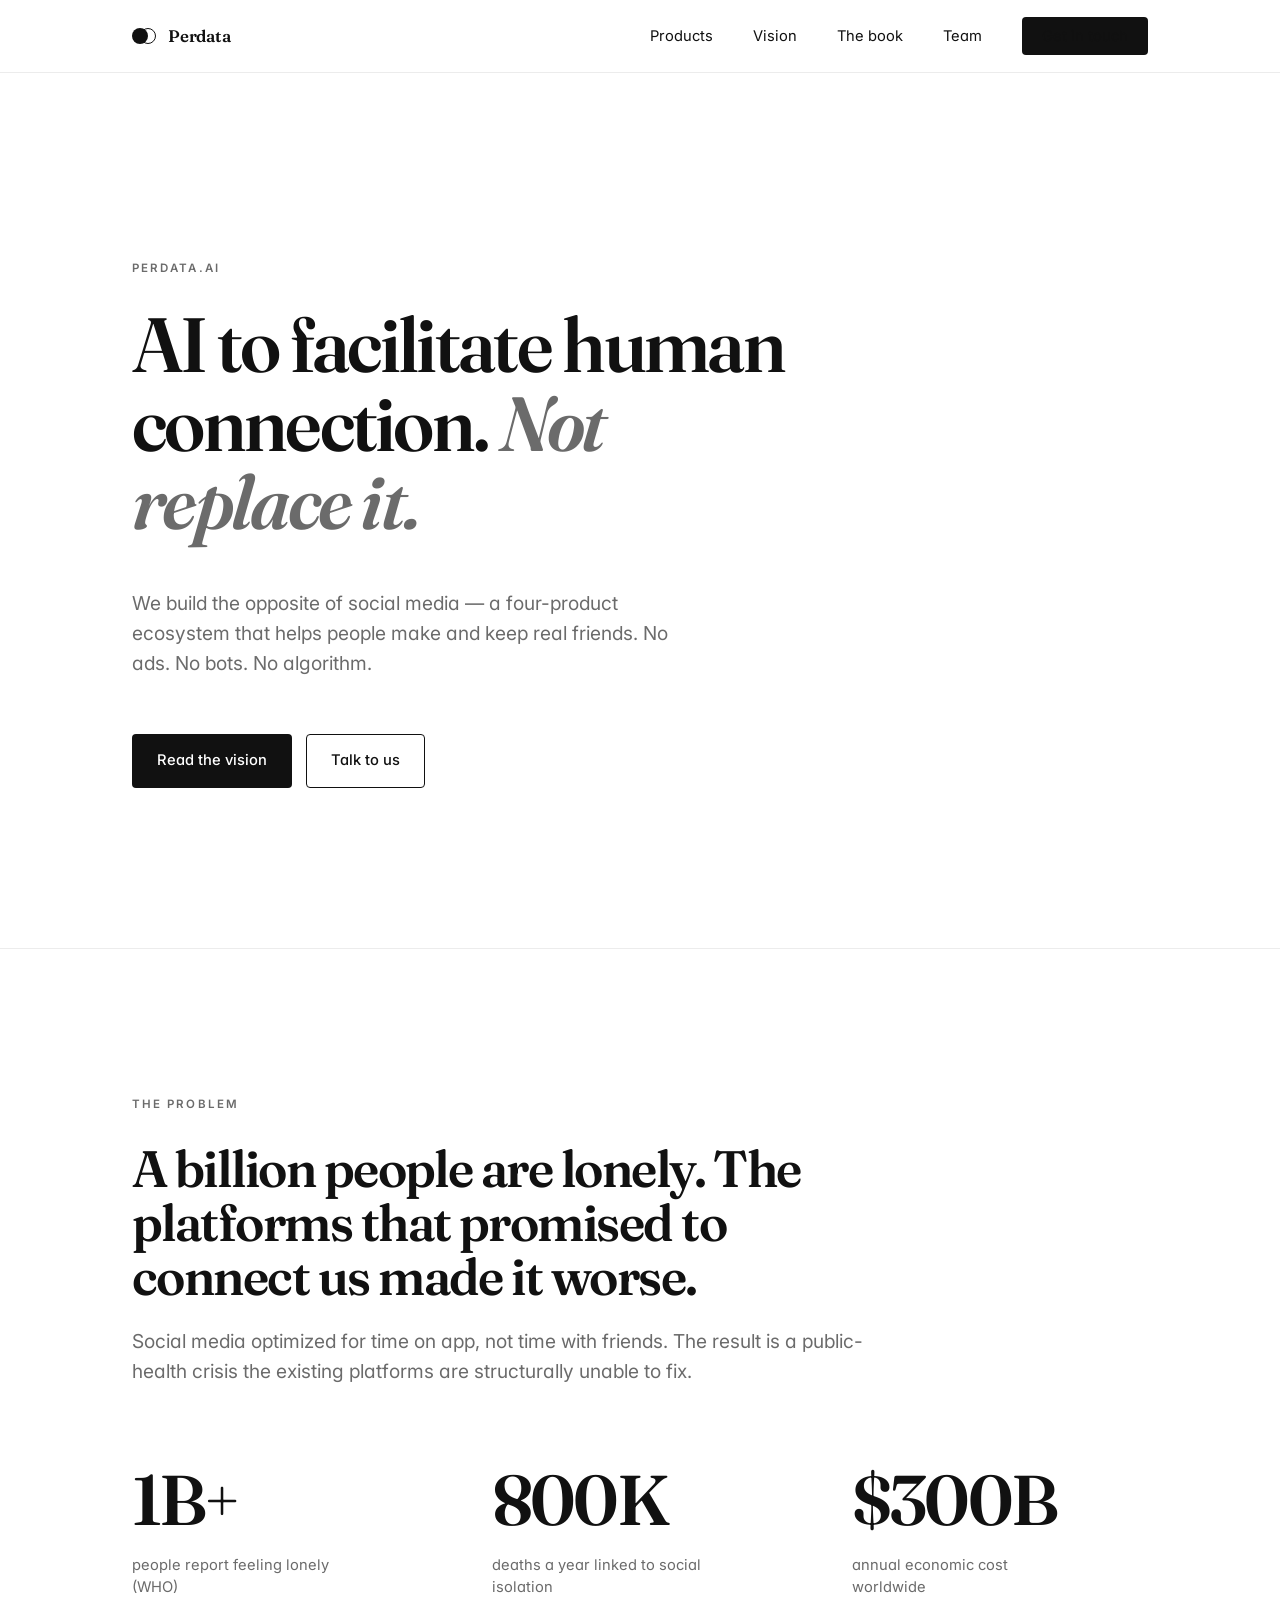
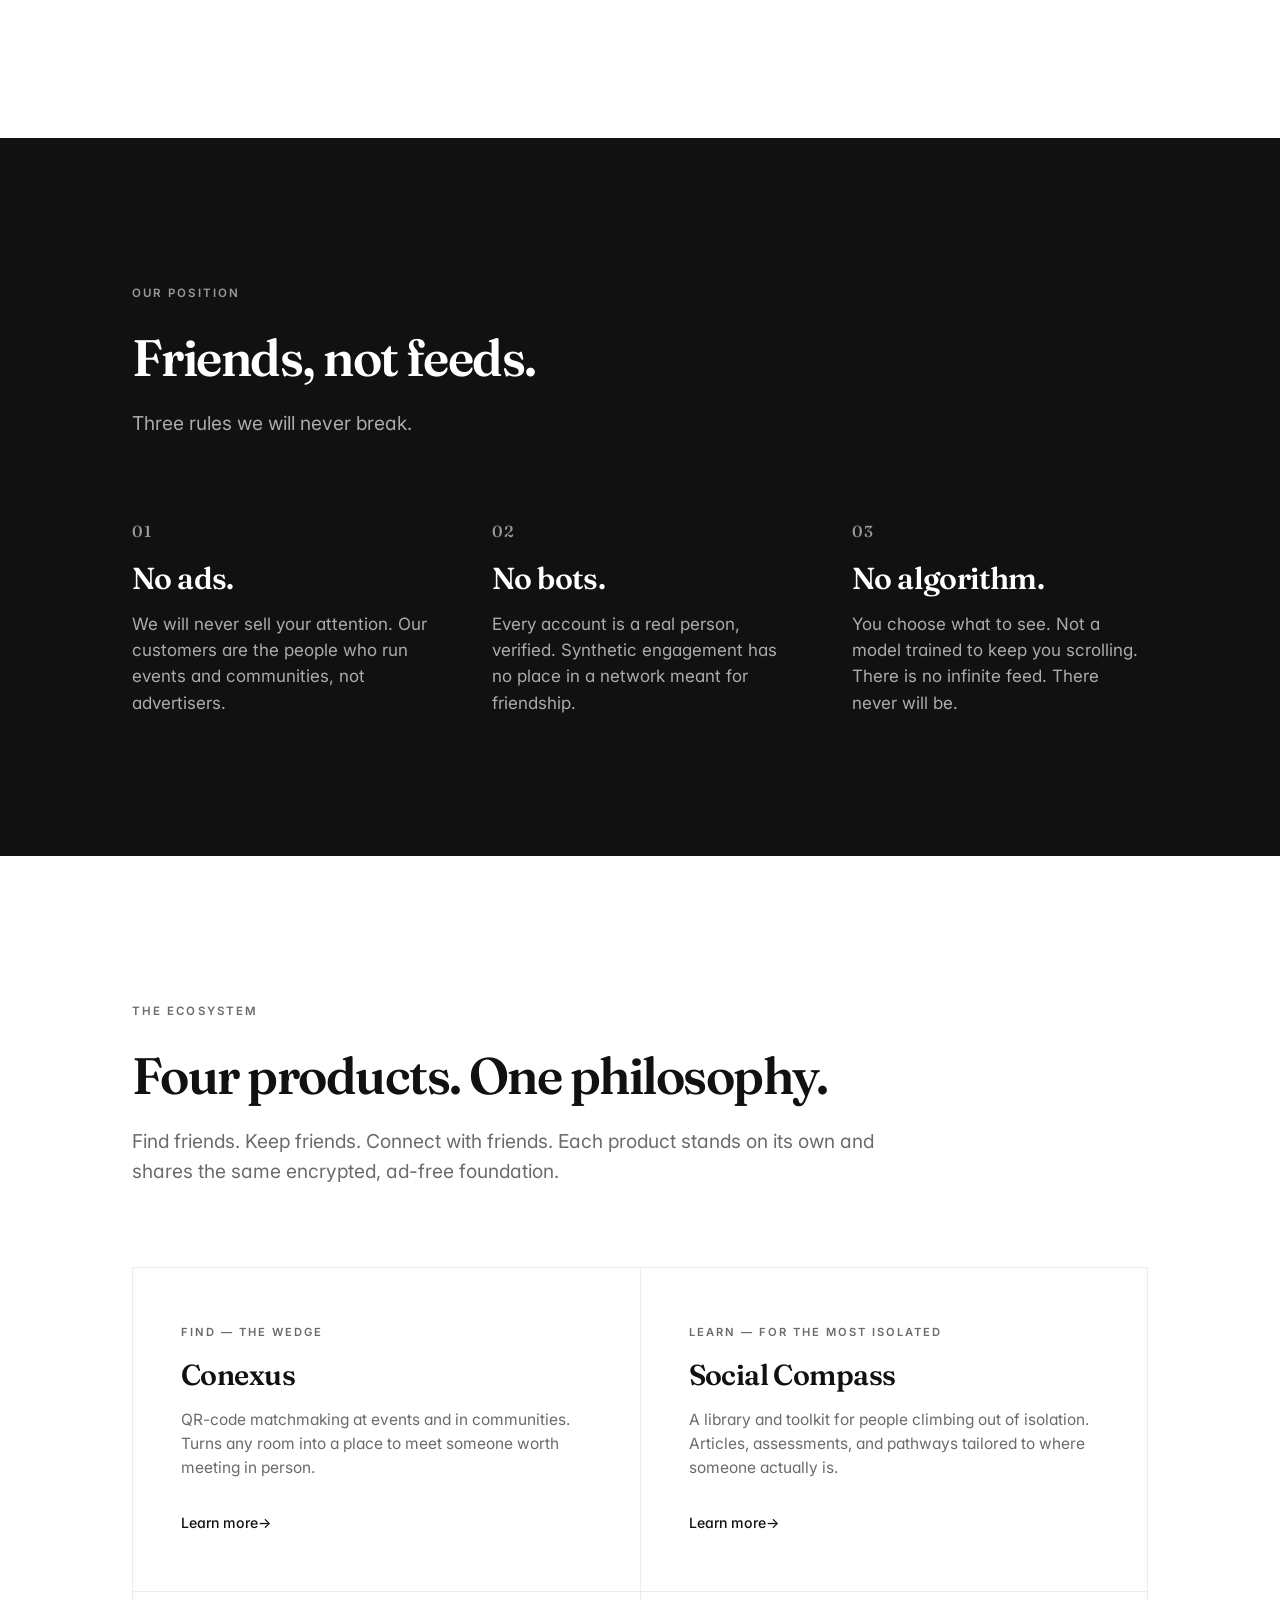
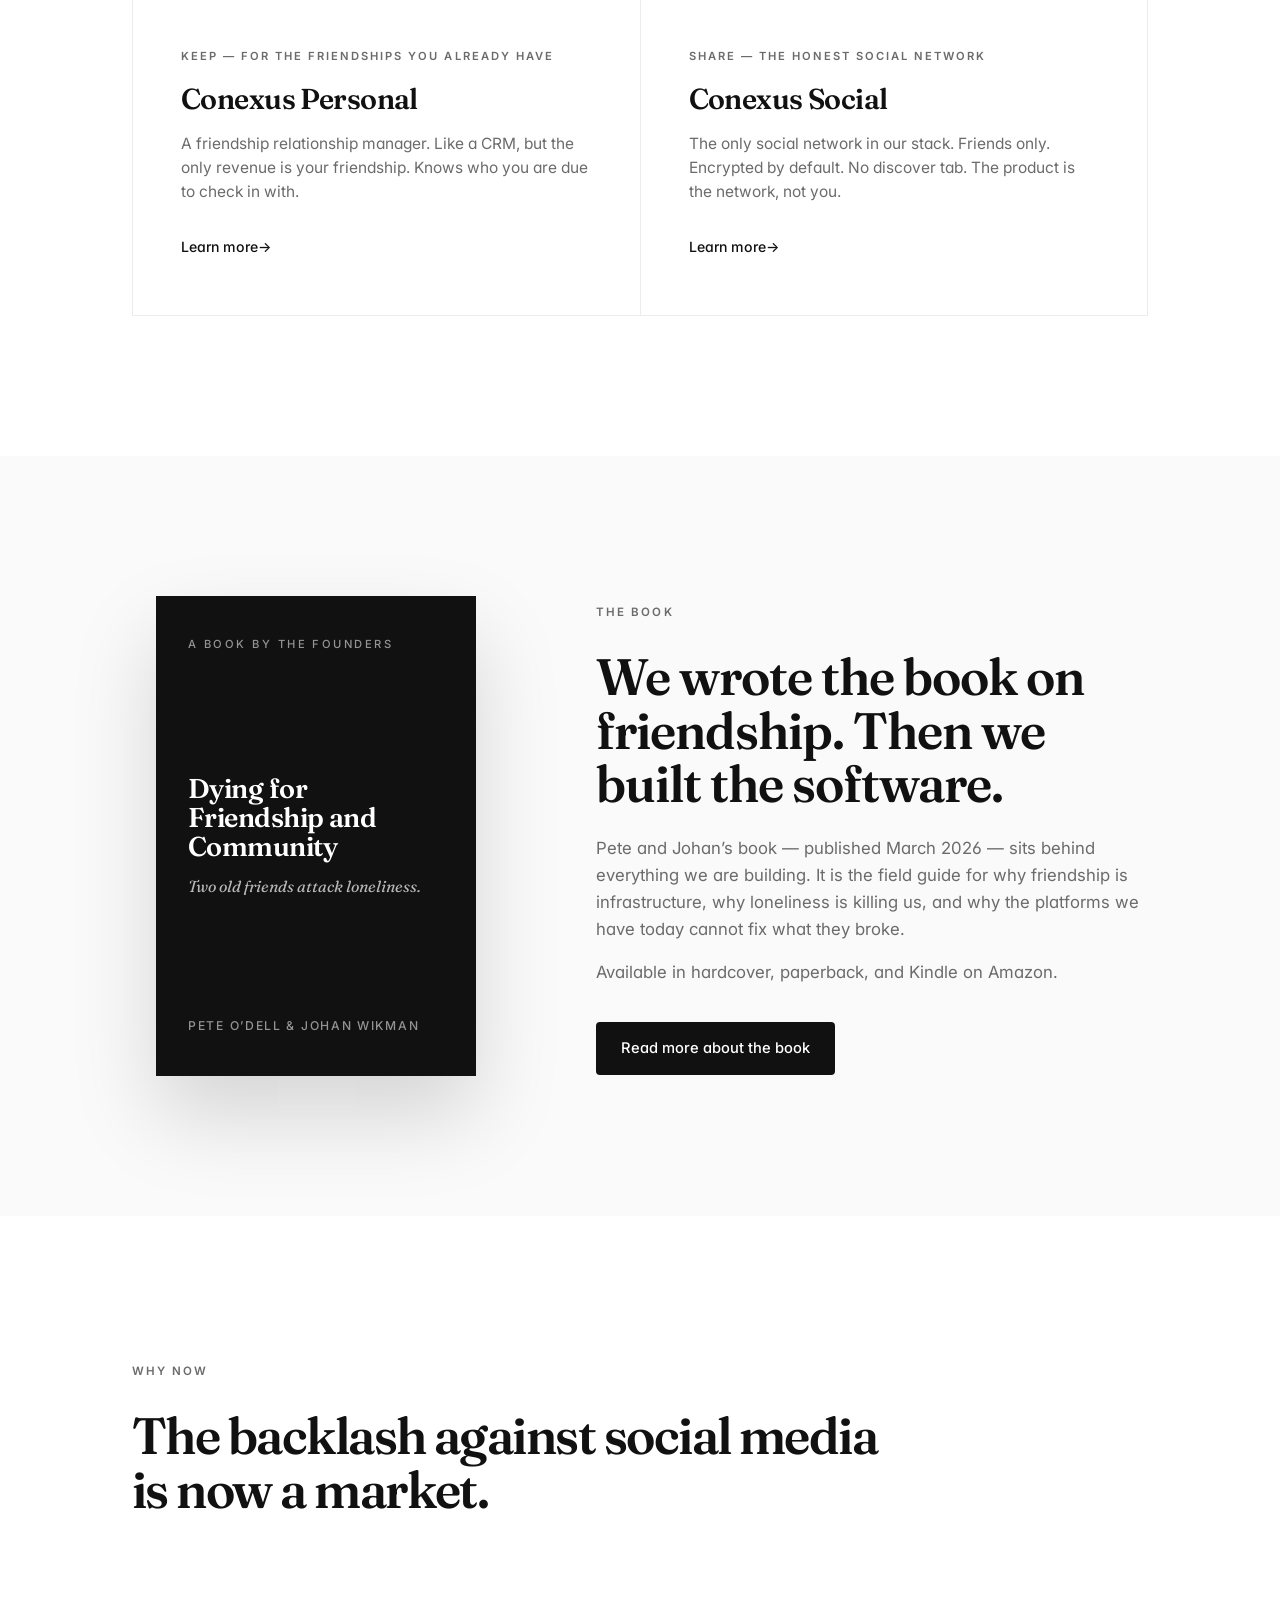
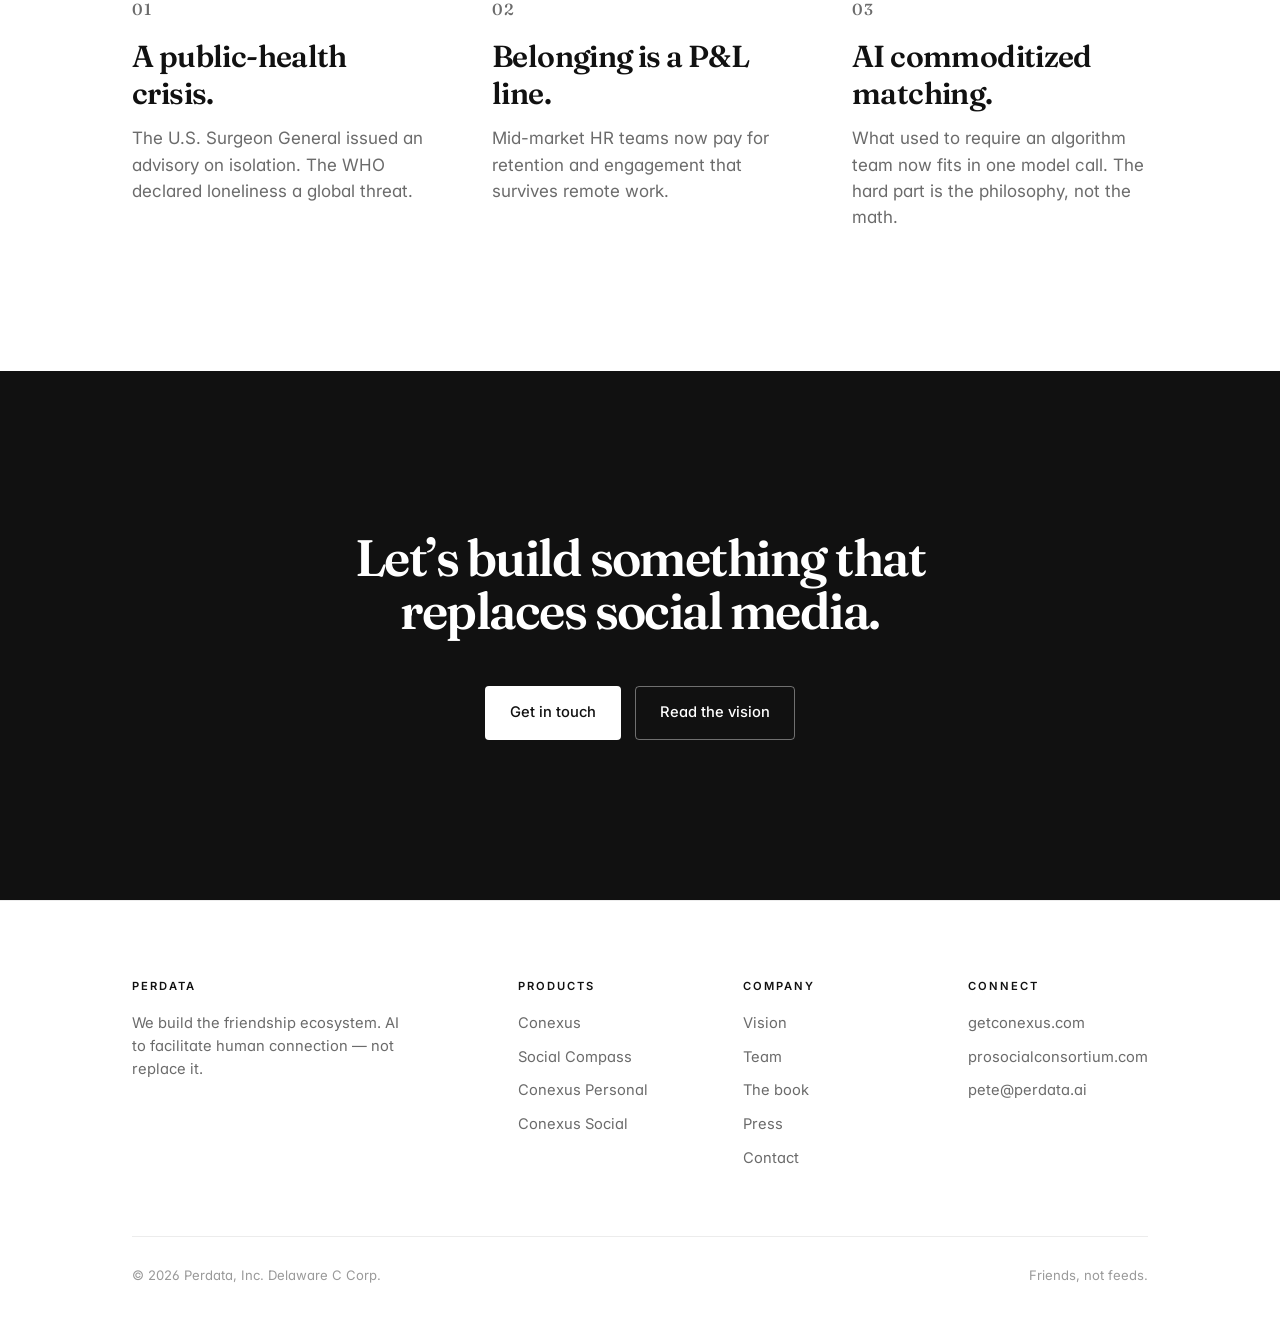
==== index.html @ b11161bb "initial site" ====
<!doctype html>
<html lang="en">
<head>
<meta charset="utf-8" />
<meta name="viewport" content="width=device-width, initial-scale=1" />
<title>Perdata.ai — AI to facilitate human connection</title>
<meta name="description" content="Perdata.ai builds the friendship ecosystem. Conexus, Social Compass, Conexus Personal, Conexus Social. Friends, not feeds." />
<link rel="preconnect" href="https://fonts.googleapis.com">
<link rel="preconnect" href="https://fonts.gstatic.com" crossorigin>
<link href="https://fonts.googleapis.com/css2?family=Fraunces:ital,opsz,wght@0,9..144,400;0,9..144,500;0,9..144,600;0,9..144,700;1,9..144,400;1,9..144,500&family=Inter:wght@400;500;600&display=swap" rel="stylesheet">
<link rel="stylesheet" href="styles.css" />
</head>
<body>

<nav class="site-nav">
  <div class="nav-inner">
    <a href="index.html" class="brand">
      <span class="brand-mark"><span class="a"></span><span class="b"></span></span>
      Perdata
    </a>
    <ul class="nav-links" id="navLinks">
      <li><a href="products.html">Products</a></li>
      <li><a href="vision.html">Vision</a></li>
      <li><a href="book.html">The book</a></li>
      <li><a href="team.html">Team</a></li>
      <li><a href="contact.html" class="nav-cta">Get in touch</a></li>
    </ul>
    <button class="nav-toggle" aria-label="Toggle menu" onclick="document.getElementById('navLinks').classList.toggle('open')">☰</button>
  </div>
</nav>

<!-- ============ HERO ============ -->
<header class="hero">
  <div class="container">
    <span class="eyebrow">Perdata.ai</span>
    <h1>AI to facilitate human connection. <span class="italic">Not replace it.</span></h1>
    <p class="hero-sub">We build the opposite of social media — a four-product ecosystem that helps people make and keep real friends. No ads. No bots. No algorithm.</p>
    <div class="hero-cta-row">
      <a href="vision.html" class="btn-primary">Read the vision</a>
      <a href="contact.html" class="btn-secondary">Talk to us</a>
    </div>
  </div>
</header>

<!-- ============ PROBLEM ============ -->
<section>
  <div class="container">
    <div class="section-head">
      <span class="eyebrow">The problem</span>
      <h2>A billion people are lonely. The platforms that promised to connect us made it worse.</h2>
      <p>Social media optimized for time on app, not time with friends. The result is a public-health crisis the existing platforms are structurally unable to fix.</p>
    </div>
    <div class="stats">
      <div>
        <div class="stat-big">1B+</div>
        <div class="stat-label">people report feeling lonely (WHO)</div>
      </div>
      <div>
        <div class="stat-big">800K</div>
        <div class="stat-label">deaths a year linked to social isolation</div>
      </div>
      <div>
        <div class="stat-big">$300B</div>
        <div class="stat-label">annual economic cost worldwide</div>
      </div>
    </div>
  </div>
</section>

<!-- ============ MANIFESTO ============ -->
<section class="dark">
  <div class="container">
    <div class="section-head">
      <span class="eyebrow">Our position</span>
      <h2>Friends, not feeds.</h2>
      <p>Three rules we will never break.</p>
    </div>
    <div class="manifesto">
      <div class="manifest-item">
        <div class="num">01</div>
        <h3>No ads.</h3>
        <p>We will never sell your attention. Our customers are the people who run events and communities, not advertisers.</p>
      </div>
      <div class="manifest-item">
        <div class="num">02</div>
        <h3>No bots.</h3>
        <p>Every account is a real person, verified. Synthetic engagement has no place in a network meant for friendship.</p>
      </div>
      <div class="manifest-item">
        <div class="num">03</div>
        <h3>No algorithm.</h3>
        <p>You choose what to see. Not a model trained to keep you scrolling. There is no infinite feed. There never will be.</p>
      </div>
    </div>
  </div>
</section>

<!-- ============ PRODUCTS ============ -->
<section>
  <div class="container">
    <div class="section-head">
      <span class="eyebrow">The ecosystem</span>
      <h2>Four products. One philosophy.</h2>
      <p>Find friends. Keep friends. Connect with friends. Each product stands on its own and shares the same encrypted, ad-free foundation.</p>
    </div>
    <div class="product-grid">
      <div class="product-card">
        <span class="product-tag">Find — the wedge</span>
        <h3>Conexus</h3>
        <p>QR-code matchmaking at events and in communities. Turns any room into a place to meet someone worth meeting in person.</p>
        <a href="products.html#conexus" class="arrow">Learn more</a>
      </div>
      <div class="product-card">
        <span class="product-tag">Learn — for the most isolated</span>
        <h3>Social Compass</h3>
        <p>A library and toolkit for people climbing out of isolation. Articles, assessments, and pathways tailored to where someone actually is.</p>
        <a href="products.html#compass" class="arrow">Learn more</a>
      </div>
      <div class="product-card">
        <span class="product-tag">Keep — for the friendships you already have</span>
        <h3>Conexus Personal</h3>
        <p>A friendship relationship manager. Like a CRM, but the only revenue is your friendship. Knows who you are due to check in with.</p>
        <a href="products.html#personal" class="arrow">Learn more</a>
      </div>
      <div class="product-card">
        <span class="product-tag">Share — the honest social network</span>
        <h3>Conexus Social</h3>
        <p>The only social network in our stack. Friends only. Encrypted by default. No discover tab. The product is the network, not you.</p>
        <a href="products.html#social" class="arrow">Learn more</a>
      </div>
    </div>
  </div>
</section>

<!-- ============ BOOK ============ -->
<section style="background: var(--bg-soft);">
  <div class="container">
    <div class="book-block">
      <div class="book-cover">
        <div>
          <div class="label">A book by the founders</div>
        </div>
        <div>
          <div class="title">Dying for Friendship and Community</div>
          <div class="sub">Two old friends attack loneliness.</div>
        </div>
        <div class="by">Pete O&rsquo;Dell &amp; Johan Wikman</div>
      </div>
      <div>
        <span class="eyebrow">The book</span>
        <h2>We wrote the book on friendship. Then we built the software.</h2>
        <p>Pete and Johan&rsquo;s book — published March 2026 — sits behind everything we are building. It is the field guide for why friendship is infrastructure, why loneliness is killing us, and why the platforms we have today cannot fix what they broke.</p>
        <p>Available in hardcover, paperback, and Kindle on Amazon.</p>
        <div class="hero-cta-row" style="margin-top: 36px;">
          <a href="book.html" class="btn-primary">Read more about the book</a>
        </div>
      </div>
    </div>
  </div>
</section>

<!-- ============ WHY NOW ============ -->
<section>
  <div class="container">
    <div class="section-head">
      <span class="eyebrow">Why now</span>
      <h2>The backlash against social media is now a market.</h2>
    </div>
    <div class="manifesto">
      <div class="manifest-item">
        <div class="num">01</div>
        <h3>A public-health crisis.</h3>
        <p>The U.S. Surgeon General issued an advisory on isolation. The WHO declared loneliness a global threat.</p>
      </div>
      <div class="manifest-item">
        <div class="num">02</div>
        <h3>Belonging is a P&amp;L line.</h3>
        <p>Mid-market HR teams now pay for retention and engagement that survives remote work.</p>
      </div>
      <div class="manifest-item">
        <div class="num">03</div>
        <h3>AI commoditized matching.</h3>
        <p>What used to require an algorithm team now fits in one model call. The hard part is the philosophy, not the math.</p>
      </div>
    </div>
  </div>
</section>

<!-- ============ CTA ============ -->
<section class="cta-banner">
  <div class="container">
    <h2>Let&rsquo;s build something that replaces social media.</h2>
    <div class="row">
      <a href="contact.html" class="btn-primary">Get in touch</a>
      <a href="vision.html" class="btn-secondary">Read the vision</a>
    </div>
  </div>
</section>

<!-- ============ FOOTER ============ -->
<footer class="site-footer">
  <div class="container">
    <div class="footer-grid">
      <div>
        <h4>Perdata</h4>
        <p>We build the friendship ecosystem. AI to facilitate human connection — not replace it.</p>
      </div>
      <div>
        <h4>Products</h4>
        <a href="products.html#conexus">Conexus</a>
        <a href="products.html#compass">Social Compass</a>
        <a href="products.html#personal">Conexus Personal</a>
        <a href="products.html#social">Conexus Social</a>
      </div>
      <div>
        <h4>Company</h4>
        <a href="vision.html">Vision</a>
        <a href="team.html">Team</a>
        <a href="book.html">The book</a>
        <a href="press.html">Press</a>
        <a href="contact.html">Contact</a>
      </div>
      <div>
        <h4>Connect</h4>
        <a href="https://getconexus.com">getconexus.com</a>
        <a href="https://prosocialconsortium.com">prosocialconsortium.com</a>
        <a href="mailto:pete@perdata.ai">pete@perdata.ai</a>
      </div>
    </div>
    <div class="footer-bottom">
      <div>© 2026 Perdata, Inc. Delaware C Corp.</div>
      <div>Friends, not feeds.</div>
    </div>
  </div>
</footer>

</body>
</html>
---- styles.css ----
/* =========================================================
   Perdata.ai — site styles
   Direction: monochrome. Generous spacing. Type does the work.
   ========================================================= */

:root {
  --ink: #111111;
  --bg: #FFFFFF;
  --bg-soft: #FAFAFA;
  --mute: #6B6B6B;
  --mute-2: #9A9A9A;
  --line: #ECECEC;
  --line-strong: #1A1A1A;
  --max: 1080px;
  --max-narrow: 760px;
}

* { box-sizing: border-box; margin: 0; padding: 0; }
html { scroll-behavior: smooth; }

body {
  font-family: 'Inter', -apple-system, system-ui, sans-serif;
  font-size: 17px;
  line-height: 1.6;
  color: var(--ink);
  background: var(--bg);
  -webkit-font-smoothing: antialiased;
  font-feature-settings: "ss01", "cv11";
}

h1, h2, h3, h4 {
  font-family: 'Fraunces', Georgia, serif;
  font-weight: 600;
  letter-spacing: -0.02em;
  line-height: 1.05;
  color: var(--ink);
}

h1 { font-size: clamp(2.6rem, 6vw, 5.2rem); }
h2 { font-size: clamp(2rem, 4vw, 3.2rem); }
h3 { font-size: 1.5rem; line-height: 1.2; }

p { margin: 0; }
a { color: var(--ink); text-decoration: none; }
a:hover { color: var(--mute); }

.container {
  max-width: var(--max);
  margin: 0 auto;
  padding: 0 32px;
}
.container-narrow {
  max-width: var(--max-narrow);
  margin: 0 auto;
  padding: 0 32px;
}

.eyebrow {
  font-family: 'Inter', sans-serif;
  font-size: 0.72rem;
  font-weight: 600;
  letter-spacing: 0.18em;
  text-transform: uppercase;
  color: var(--mute);
  margin-bottom: 1.8rem;
  display: inline-block;
}

.italic { font-style: italic; }

/* ============ NAV ============ */
nav.site-nav {
  position: sticky;
  top: 0;
  background: rgba(255, 255, 255, 0.92);
  backdrop-filter: blur(12px);
  -webkit-backdrop-filter: blur(12px);
  border-bottom: 1px solid var(--line);
  z-index: 100;
}

.nav-inner {
  display: flex;
  align-items: center;
  justify-content: space-between;
  height: 72px;
  max-width: var(--max);
  margin: 0 auto;
  padding: 0 32px;
}

.brand {
  display: flex;
  align-items: center;
  gap: 12px;
  font-family: 'Fraunces', Georgia, serif;
  font-weight: 600;
  font-size: 1.05rem;
  letter-spacing: -0.01em;
  color: var(--ink);
}

.brand-mark {
  width: 24px;
  height: 24px;
  position: relative;
}
.brand-mark .a, .brand-mark .b {
  position: absolute;
  width: 16px;
  height: 16px;
  border-radius: 50%;
}
.brand-mark .a {
  background: var(--ink);
  left: 0;
  top: 4px;
}
.brand-mark .b {
  background: transparent;
  border: 1.5px solid var(--ink);
  right: 0;
  top: 4px;
}

.nav-links {
  display: flex;
  gap: 40px;
  align-items: center;
  list-style: none;
}
.nav-links a {
  color: var(--ink);
  font-size: 0.92rem;
  font-weight: 400;
}
.nav-links a:hover { color: var(--mute); }
.nav-links a.active { color: var(--mute); }

.nav-cta {
  background: var(--ink);
  color: var(--bg);
  padding: 10px 20px;
  font-size: 0.85rem;
  font-weight: 500;
  border-radius: 4px;
}
.nav-cta:hover { background: var(--mute); color: var(--bg); }

.nav-toggle {
  display: none;
  background: none;
  border: none;
  font-size: 1.4rem;
  cursor: pointer;
  color: var(--ink);
}

@media (max-width: 820px) {
  .nav-links { display: none; }
  .nav-toggle { display: block; }
  .nav-links.open {
    display: flex;
    position: absolute;
    top: 72px;
    right: 0;
    left: 0;
    background: var(--bg);
    flex-direction: column;
    align-items: stretch;
    gap: 0;
    border-bottom: 1px solid var(--line);
  }
  .nav-links.open li { border-top: 1px solid var(--line); }
  .nav-links.open a { display: block; padding: 18px 32px; }
  .nav-links.open .nav-cta { margin: 16px 32px; text-align: center; }
}

/* ============ HERO ============ */
.hero {
  padding: 180px 0 160px;
  border-bottom: 1px solid var(--line);
}

.hero h1 {
  max-width: 14ch;
  line-height: 1.02;
  letter-spacing: -0.035em;
}
.hero h1 .italic {
  font-style: italic;
  color: var(--mute);
}

.hero-sub {
  font-size: 1.2rem;
  color: var(--mute);
  max-width: 540px;
  margin-top: 48px;
  line-height: 1.55;
}

.hero-cta-row {
  display: flex;
  gap: 14px;
  margin-top: 56px;
  flex-wrap: wrap;
}

.btn-primary, .btn-secondary {
  display: inline-flex;
  align-items: center;
  gap: 8px;
  padding: 14px 24px;
  font-size: 0.92rem;
  font-weight: 500;
  border-radius: 4px;
  letter-spacing: 0;
  border: 1px solid transparent;
  transition: all 0.15s;
}
.btn-primary {
  background: var(--ink);
  color: var(--bg);
}
.btn-primary:hover { background: var(--mute); color: var(--bg); }

.btn-secondary {
  background: transparent;
  color: var(--ink);
  border-color: var(--ink);
}
.btn-secondary:hover {
  background: var(--ink);
  color: var(--bg);
}

@media (max-width: 820px) {
  .hero { padding: 100px 0; }
}

/* ============ SECTIONS ============ */
section {
  padding: 140px 0;
}

@media (max-width: 820px) {
  section { padding: 80px 0; }
}

section.dark {
  background: var(--ink);
  color: var(--bg);
}
section.dark h1, section.dark h2, section.dark h3, section.dark h4 { color: var(--bg); }
section.dark .eyebrow { color: var(--mute-2); }
section.dark .mute, section.dark p.mute { color: rgba(255, 255, 255, 0.65); }

.section-head {
  max-width: 760px;
  margin-bottom: 80px;
}
.section-head h2 {
  margin-bottom: 1.5rem;
  letter-spacing: -0.03em;
}
.section-head p {
  font-size: 1.2rem;
  color: var(--mute);
  line-height: 1.55;
}
section.dark .section-head p { color: rgba(255, 255, 255, 0.65); }

/* ============ STAT ROW ============ */
.stats {
  display: grid;
  grid-template-columns: repeat(3, 1fr);
  gap: 64px;
  margin-top: 80px;
}
@media (max-width: 700px) {
  .stats { grid-template-columns: 1fr; gap: 48px; }
}
.stat-big {
  font-family: 'Fraunces', Georgia, serif;
  font-weight: 600;
  font-size: clamp(3rem, 5.5vw, 4.4rem);
  color: var(--ink);
  line-height: 0.95;
  letter-spacing: -0.04em;
}
section.dark .stat-big { color: var(--bg); }
.stat-label {
  color: var(--mute);
  font-size: 0.92rem;
  margin-top: 20px;
  max-width: 24ch;
  line-height: 1.5;
}
section.dark .stat-label { color: rgba(255, 255, 255, 0.6); }

/* ============ PRODUCT GRID ============ */
.product-grid {
  display: grid;
  grid-template-columns: 1fr 1fr;
  gap: 0;
  border-top: 1px solid var(--line);
  border-left: 1px solid var(--line);
}
@media (max-width: 800px) {
  .product-grid { grid-template-columns: 1fr; }
}

.product-card {
  padding: 56px 48px;
  border-right: 1px solid var(--line);
  border-bottom: 1px solid var(--line);
  background: var(--bg);
  display: flex;
  flex-direction: column;
  min-height: 280px;
  transition: background 0.15s;
}
.product-card:hover { background: var(--bg-soft); }

.product-tag {
  font-size: 0.7rem;
  font-weight: 600;
  letter-spacing: 0.18em;
  text-transform: uppercase;
  color: var(--mute);
  margin-bottom: 16px;
  display: block;
}
.product-card h3 {
  font-size: 1.8rem;
  margin-bottom: 16px;
}
.product-card p {
  color: var(--mute);
  font-size: 0.97rem;
  line-height: 1.55;
}
.product-card .arrow {
  margin-top: auto;
  padding-top: 32px;
  font-size: 0.88rem;
  font-weight: 500;
  color: var(--ink);
}
.product-card .arrow::after {
  content: ' →';
  display: inline-block;
  transition: transform 0.15s;
}
.product-card:hover .arrow::after { transform: translateX(4px); }

/* ============ MANIFESTO ROW ============ */
.manifesto {
  display: grid;
  grid-template-columns: repeat(3, 1fr);
  gap: 64px;
  margin-top: 80px;
}
@media (max-width: 800px) {
  .manifesto { grid-template-columns: 1fr; gap: 48px; }
}
.manifest-item .num {
  font-family: 'Fraunces', Georgia, serif;
  font-size: 1rem;
  font-weight: 500;
  color: var(--mute);
  margin-bottom: 16px;
  letter-spacing: 0.04em;
}
.manifest-item h3 {
  font-size: 1.9rem;
  margin-bottom: 14px;
}
.manifest-item p {
  color: var(--mute);
  line-height: 1.55;
}
section.dark .manifest-item .num { color: var(--mute-2); }
section.dark .manifest-item p {
  color: rgba(255, 255, 255, 0.65);
}

/* ============ BOOK BLOCK ============ */
.book-block {
  display: grid;
  grid-template-columns: 1fr 1.5fr;
  gap: 96px;
  align-items: center;
}
@media (max-width: 820px) {
  .book-block { grid-template-columns: 1fr; gap: 56px; }
}

.book-cover {
  background: var(--ink);
  color: var(--bg);
  aspect-ratio: 2 / 3;
  padding: 40px 32px;
  display: flex;
  flex-direction: column;
  justify-content: space-between;
  box-shadow: 0 40px 80px rgba(0, 0, 0, 0.15);
  position: relative;
  overflow: hidden;
  max-width: 320px;
  margin: 0 auto;
}
.book-cover .label {
  font-size: 0.7rem;
  letter-spacing: 0.22em;
  text-transform: uppercase;
  color: rgba(255, 255, 255, 0.55);
  font-weight: 500;
}
.book-cover .title {
  font-family: 'Fraunces', Georgia, serif;
  font-size: 1.7rem;
  font-weight: 600;
  line-height: 1.08;
  color: var(--bg);
  letter-spacing: -0.02em;
}
.book-cover .sub {
  font-family: 'Fraunces', Georgia, serif;
  font-style: italic;
  font-weight: 400;
  font-size: 1rem;
  color: rgba(255, 255, 255, 0.7);
  margin-top: 14px;
  line-height: 1.3;
}
.book-cover .by {
  font-size: 0.76rem;
  color: rgba(255, 255, 255, 0.55);
  text-transform: uppercase;
  letter-spacing: 0.14em;
  font-weight: 500;
}

.book-block h2 { margin-bottom: 24px; }
.book-block p { color: var(--mute); font-size: 1.05rem; line-height: 1.6; margin-bottom: 16px; }

/* ============ TEAM ============ */
.team-grid {
  display: grid;
  grid-template-columns: repeat(2, 1fr);
  gap: 0;
  border-top: 1px solid var(--line);
  border-left: 1px solid var(--line);
}
@media (max-width: 700px) {
  .team-grid { grid-template-columns: 1fr; }
}
.founder {
  padding: 56px 48px;
  border-right: 1px solid var(--line);
  border-bottom: 1px solid var(--line);
  background: var(--bg);
}
.founder .avatar {
  width: 56px;
  height: 56px;
  border-radius: 50%;
  margin-bottom: 28px;
  background: var(--ink);
}
.founder h3 { margin-bottom: 4px; font-size: 1.6rem; }
.founder .role {
  font-size: 0.7rem;
  letter-spacing: 0.18em;
  text-transform: uppercase;
  color: var(--mute);
  margin-bottom: 28px;
  font-weight: 600;
}
.founder p { color: var(--mute); font-size: 0.97rem; line-height: 1.6; }
.founder .link { font-size: 0.88rem; font-weight: 500; margin-top: 20px; display: inline-block; border-bottom: 1px solid var(--line); padding-bottom: 2px; }

/* ============ CTA ============ */
.cta-banner {
  background: var(--ink);
  color: var(--bg);
  text-align: center;
  padding: 160px 0;
}
.cta-banner h2 {
  color: var(--bg);
  max-width: 18ch;
  margin: 0 auto 48px;
  letter-spacing: -0.03em;
}
.cta-banner .row {
  display: flex;
  gap: 14px;
  justify-content: center;
  flex-wrap: wrap;
}
.cta-banner .btn-primary {
  background: var(--bg);
  color: var(--ink);
}
.cta-banner .btn-primary:hover { background: var(--mute-2); color: var(--ink); }
.cta-banner .btn-secondary {
  color: var(--bg);
  border-color: rgba(255, 255, 255, 0.4);
}
.cta-banner .btn-secondary:hover {
  background: var(--bg);
  color: var(--ink);
  border-color: var(--bg);
}

/* ============ FOOTER ============ */
footer.site-footer {
  background: var(--bg);
  color: var(--mute);
  padding: 80px 0 40px;
  border-top: 1px solid var(--line);
}
.footer-grid {
  display: grid;
  grid-template-columns: 2fr 1fr 1fr 1fr;
  gap: 64px;
}
@media (max-width: 800px) {
  .footer-grid { grid-template-columns: 1fr 1fr; gap: 40px; }
}
.footer-grid h4 {
  color: var(--ink);
  font-size: 0.7rem;
  letter-spacing: 0.18em;
  text-transform: uppercase;
  font-family: 'Inter', sans-serif;
  font-weight: 600;
  margin-bottom: 20px;
}
.footer-grid a {
  display: block;
  color: var(--mute);
  font-size: 0.92rem;
  margin-bottom: 10px;
}
.footer-grid a:hover { color: var(--ink); }
.footer-grid p {
  color: var(--mute);
  font-size: 0.92rem;
  line-height: 1.55;
  max-width: 30ch;
}
.footer-bottom {
  border-top: 1px solid var(--line);
  margin-top: 56px;
  padding-top: 28px;
  display: flex;
  justify-content: space-between;
  font-size: 0.82rem;
  color: var(--mute-2);
}
@media (max-width: 600px) {
  .footer-bottom { flex-direction: column; gap: 12px; text-align: center; }
}

/* ============ PRODUCT DETAIL PAGE ============ */
.product-detail {
  padding: 100px 0;
  border-bottom: 1px solid var(--line);
}
.product-detail:last-child { border-bottom: none; }
.product-detail-grid {
  display: grid;
  grid-template-columns: 1fr 1.3fr;
  gap: 96px;
  align-items: start;
}
@media (max-width: 820px) {
  .product-detail-grid { grid-template-columns: 1fr; gap: 40px; }
}
.product-detail h2 {
  margin-bottom: 24px;
  letter-spacing: -0.03em;
}
.product-detail .tag {
  font-size: 0.7rem;
  font-weight: 600;
  letter-spacing: 0.18em;
  text-transform: uppercase;
  color: var(--mute);
  margin-bottom: 16px;
  display: inline-block;
}
.product-detail .summary {
  font-family: 'Fraunces', Georgia, serif;
  font-style: italic;
  font-weight: 400;
  font-size: 1.3rem;
  color: var(--mute);
  margin-top: 20px;
  line-height: 1.4;
}
.product-detail ul {
  list-style: none;
  padding: 0;
}
.product-detail ul li {
  padding: 24px 0;
  border-bottom: 1px solid var(--line);
}
.product-detail ul li:last-child { border-bottom: none; }
.product-detail ul li b {
  display: block;
  margin-bottom: 6px;
  font-weight: 500;
  font-family: 'Fraunces', Georgia, serif;
  font-size: 1.15rem;
}
.product-detail ul li span {
  color: var(--mute);
  font-size: 0.97rem;
  line-height: 1.55;
}

/* ============ VISION ============ */
.vision-hero {
  padding: 140px 0 80px;
}
.vision-hero h1 {
  max-width: 18ch;
  margin-bottom: 56px;
  letter-spacing: -0.035em;
}
.vision-hero h1 .italic {
  font-style: italic;
  color: var(--mute);
}
.vision-hero .lead {
  font-size: 1.3rem;
  color: var(--mute);
  max-width: 640px;
  line-height: 1.55;
}

.principle {
  border-top: 1px solid var(--line);
  padding: 80px 0;
  display: grid;
  grid-template-columns: 120px 1fr;
  gap: 56px;
}
@media (max-width: 820px) {
  .principle { grid-template-columns: 1fr; gap: 16px; padding: 56px 0; }
}
.principle .num {
  font-family: 'Fraunces', Georgia, serif;
  font-size: 2rem;
  font-weight: 500;
  color: var(--mute);
  line-height: 1;
}
.principle h3 {
  font-size: 2rem;
  margin-bottom: 20px;
  letter-spacing: -0.02em;
}
.principle p { color: var(--mute); max-width: 640px; font-size: 1.05rem; line-height: 1.6; }

/* ============ CONTACT ============ */
.contact-grid {
  display: grid;
  grid-template-columns: 1fr 1fr;
  gap: 0;
  border-top: 1px solid var(--line);
  border-left: 1px solid var(--line);
}
@media (max-width: 820px) {
  .contact-grid { grid-template-columns: 1fr; }
}
.contact-card {
  padding: 56px 48px;
  border-right: 1px solid var(--line);
  border-bottom: 1px solid var(--line);
}
.contact-card h3 { margin-bottom: 14px; font-size: 1.6rem; }
.contact-card p { color: var(--mute); margin-bottom: 24px; }
.contact-card .row {
  display: flex;
  flex-direction: column;
  gap: 8px;
}
.contact-card .row b { color: var(--ink); font-weight: 500; }
.contact-card .row a { font-weight: 500; border-bottom: 1px solid var(--line); padding-bottom: 1px; display: inline-block; }

/* ============ UTILITY ============ */
.center { text-align: center; }
.mute { color: var(--mute); }
.serif { font-family: 'Fraunces', Georgia, serif; }
.serif-italic { font-family: 'Fraunces', Georgia, serif; font-style: italic; }
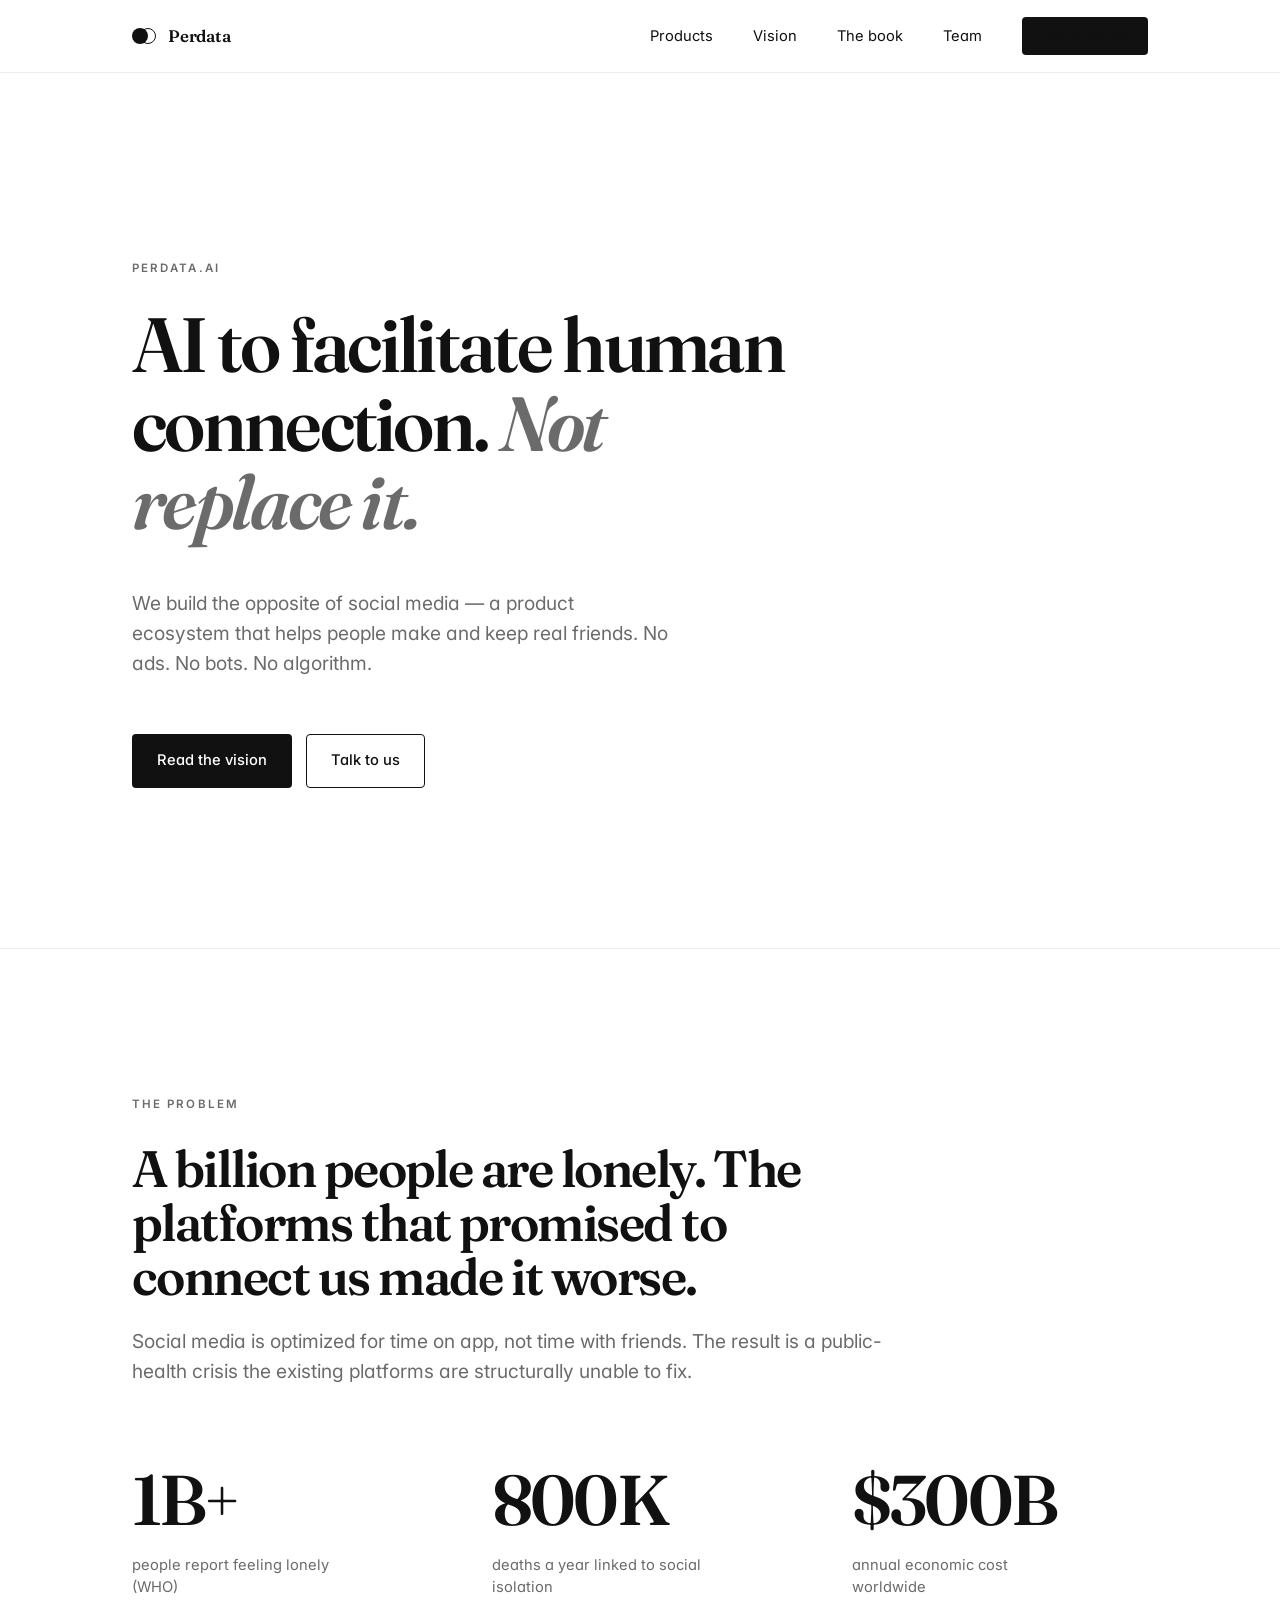
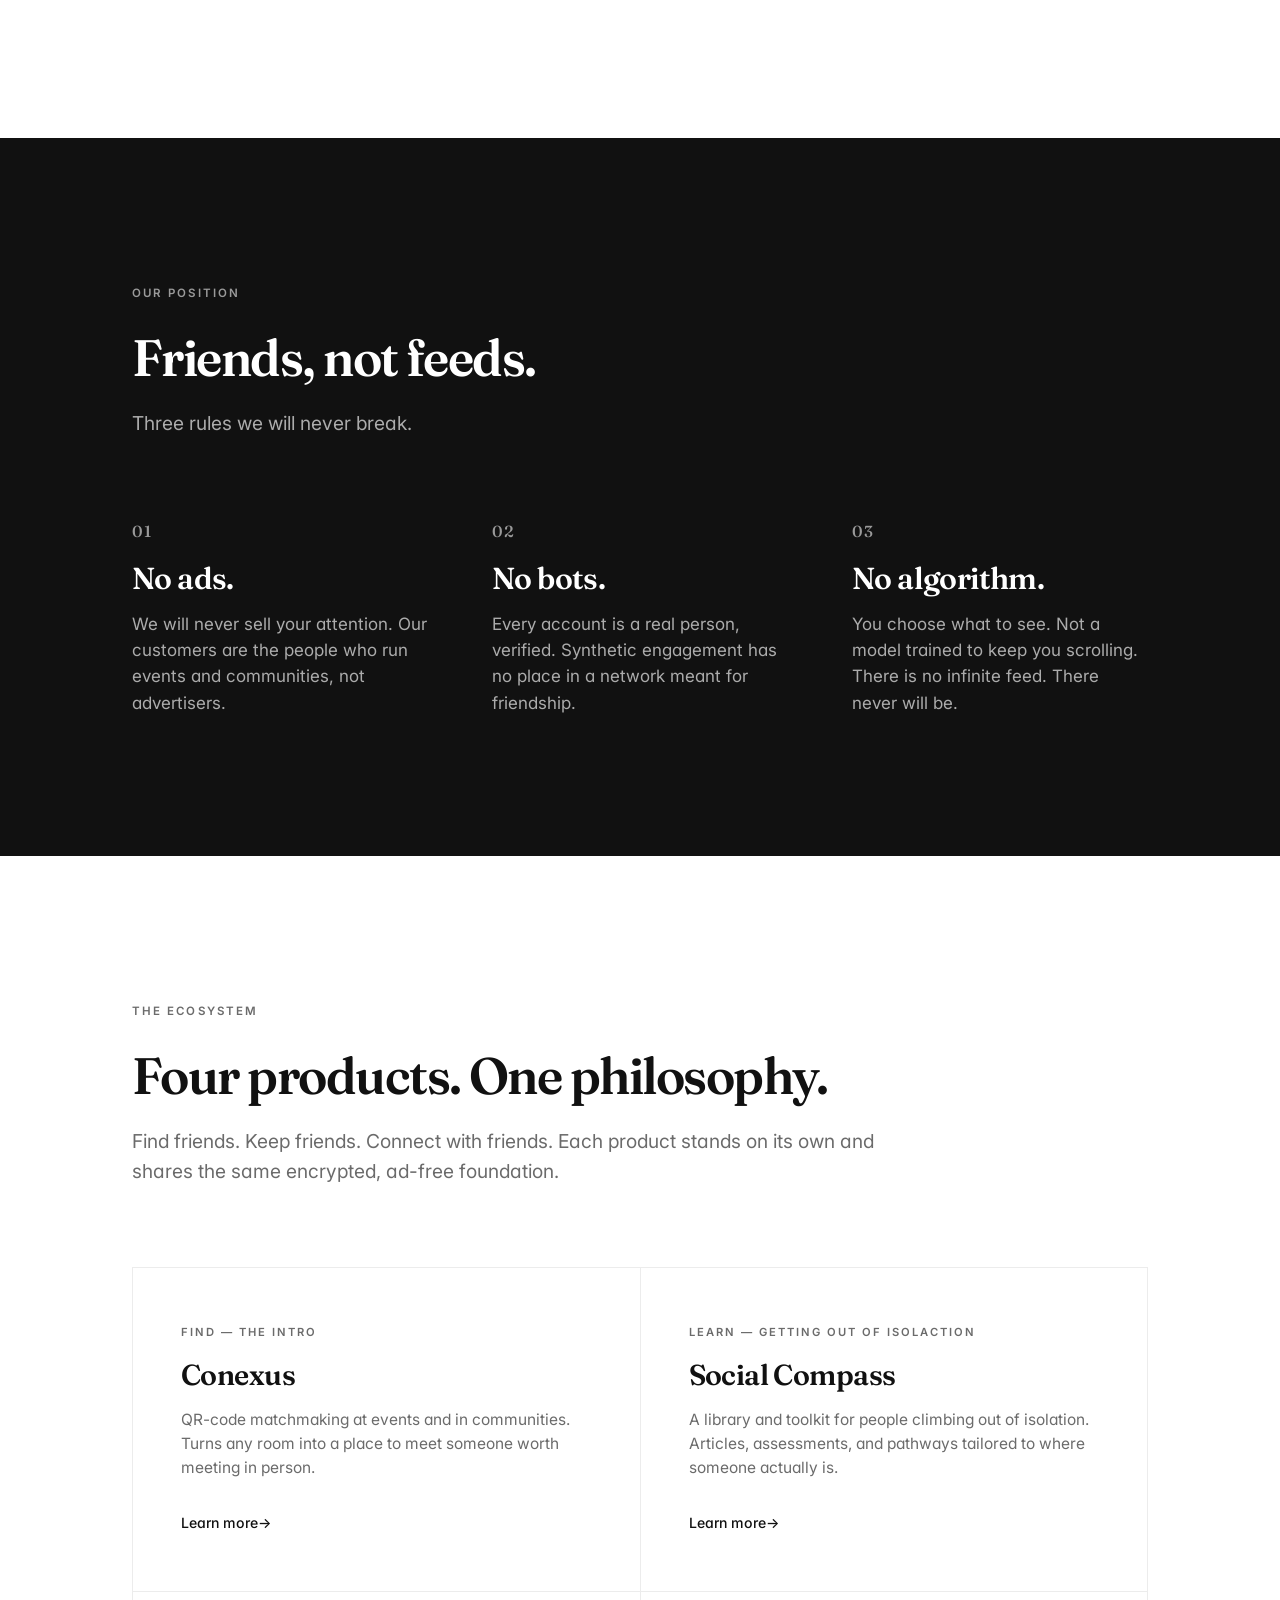
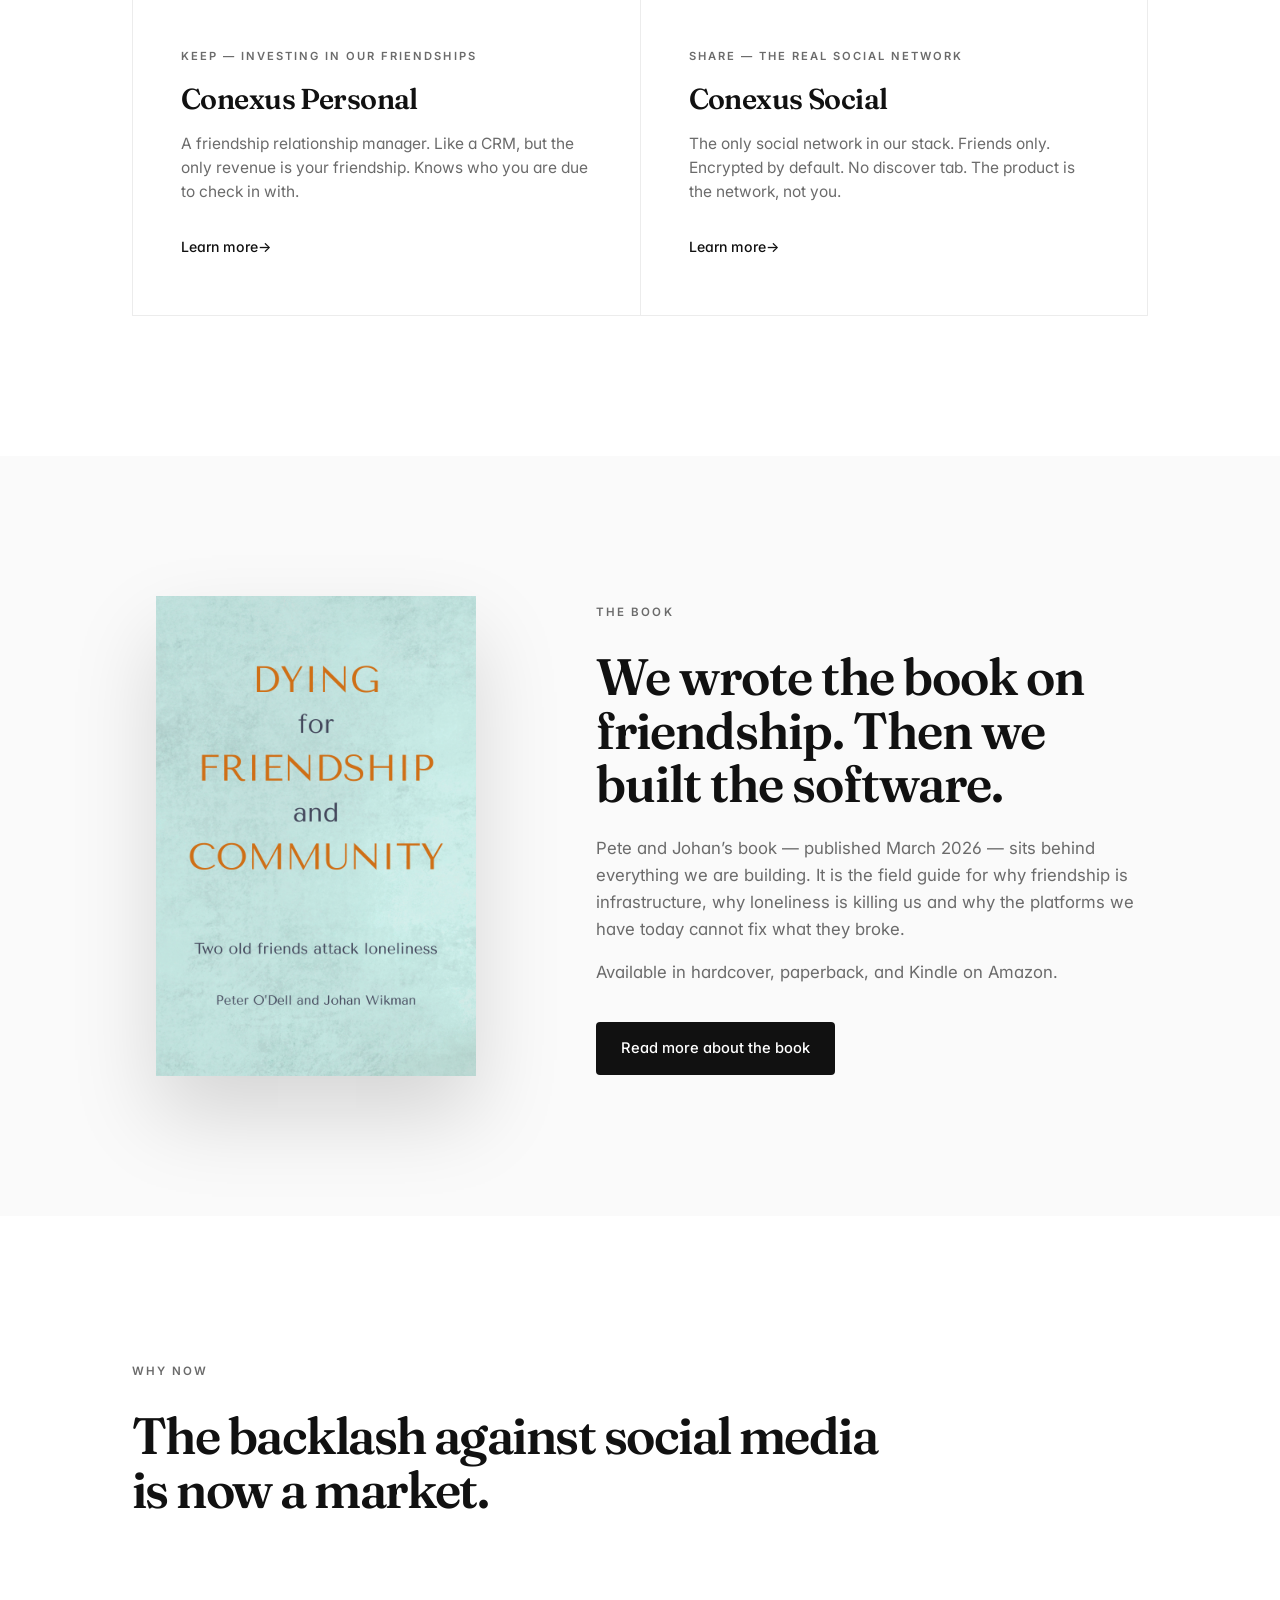
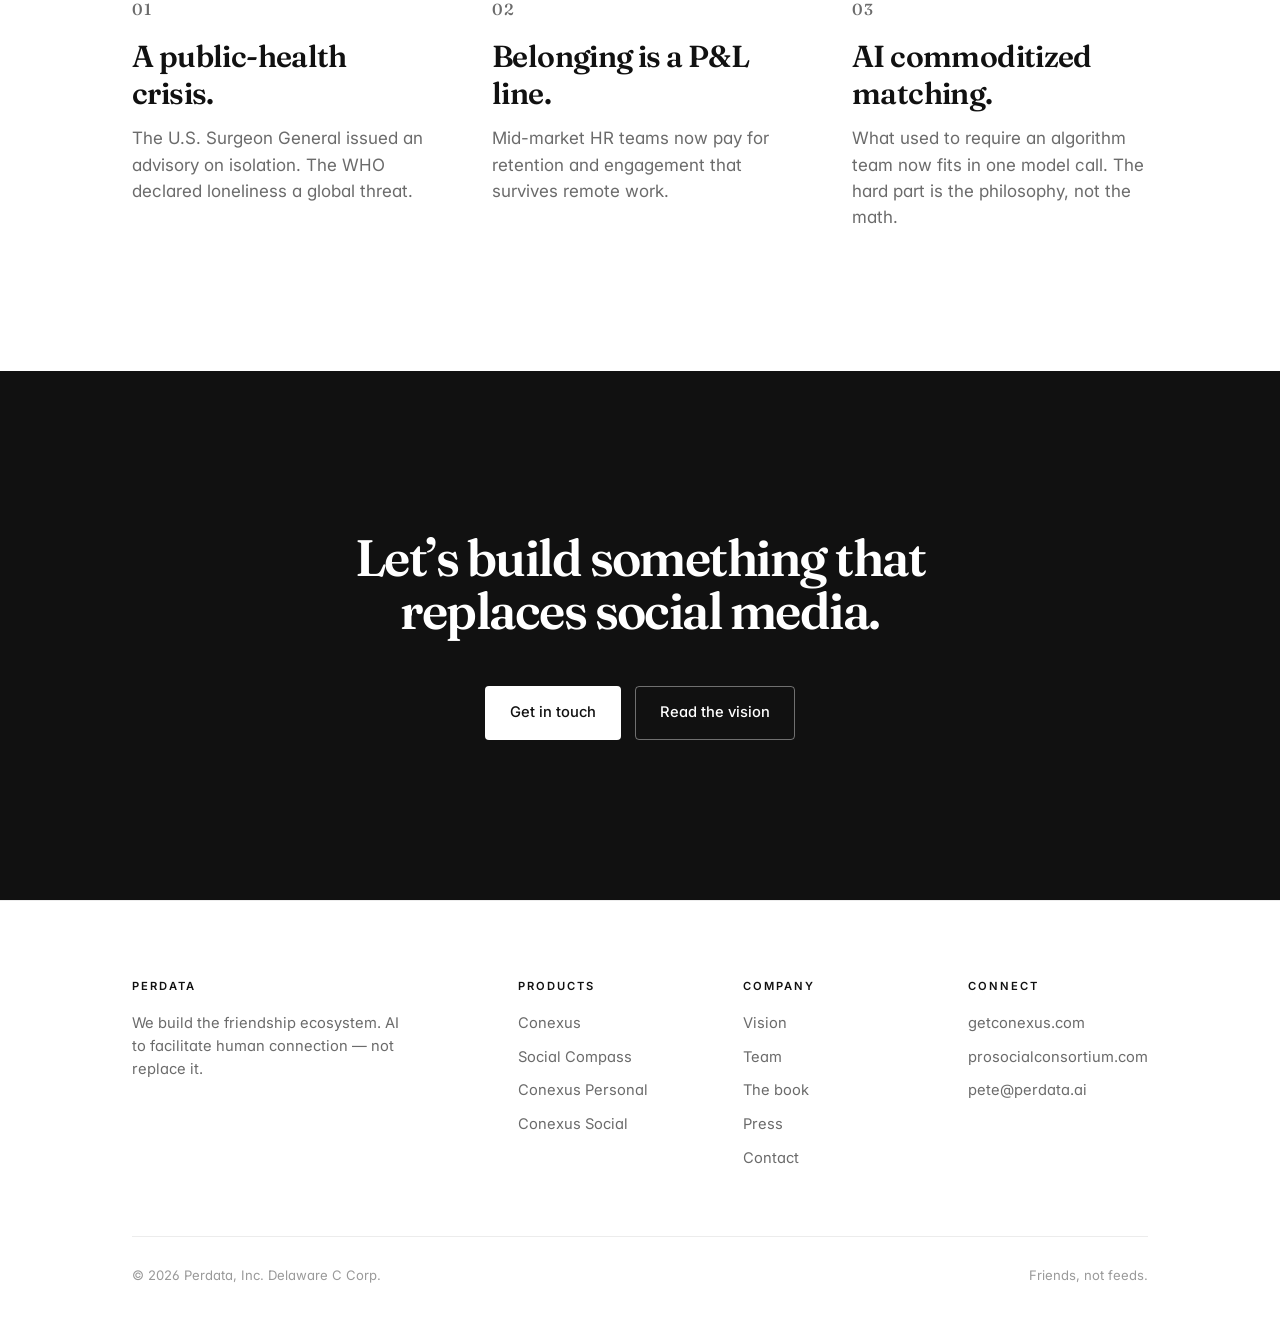
==== commit 70bc5c69: "first set of changes" ====
--- a/index.html
+++ b/index.html
@@ -34,7 +34,7 @@
   <div class="container">
     <span class="eyebrow">Perdata.ai</span>
     <h1>AI to facilitate human connection. <span class="italic">Not replace it.</span></h1>
-    <p class="hero-sub">We build the opposite of social media — a four-product ecosystem that helps people make and keep real friends. No ads. No bots. No algorithm.</p>
+    <p class="hero-sub">We build the opposite of social media — a product ecosystem that helps people make and keep real friends. No ads. No bots. No algorithm.</p>
     <div class="hero-cta-row">
       <a href="vision.html" class="btn-primary">Read the vision</a>
       <a href="contact.html" class="btn-secondary">Talk to us</a>
@@ -48,7 +48,7 @@
     <div class="section-head">
       <span class="eyebrow">The problem</span>
       <h2>A billion people are lonely. The platforms that promised to connect us made it worse.</h2>
-      <p>Social media optimized for time on app, not time with friends. The result is a public-health crisis the existing platforms are structurally unable to fix.</p>
+      <p>Social media is optimized for time on app, not time with friends. The result is a public-health crisis the existing platforms are structurally unable to fix.</p>
     </div>
     <div class="stats">
       <div>
@@ -105,25 +105,25 @@
     </div>
     <div class="product-grid">
       <div class="product-card">
-        <span class="product-tag">Find — the wedge</span>
+        <span class="product-tag">Find — the intro</span>
         <h3>Conexus</h3>
         <p>QR-code matchmaking at events and in communities. Turns any room into a place to meet someone worth meeting in person.</p>
         <a href="products.html#conexus" class="arrow">Learn more</a>
       </div>
       <div class="product-card">
-        <span class="product-tag">Learn — for the most isolated</span>
+        <span class="product-tag">Learn — getting out of isolaction</span>
         <h3>Social Compass</h3>
         <p>A library and toolkit for people climbing out of isolation. Articles, assessments, and pathways tailored to where someone actually is.</p>
         <a href="products.html#compass" class="arrow">Learn more</a>
       </div>
       <div class="product-card">
-        <span class="product-tag">Keep — for the friendships you already have</span>
+        <span class="product-tag">Keep — investing in our friendships</span>
         <h3>Conexus Personal</h3>
         <p>A friendship relationship manager. Like a CRM, but the only revenue is your friendship. Knows who you are due to check in with.</p>
         <a href="products.html#personal" class="arrow">Learn more</a>
       </div>
       <div class="product-card">
-        <span class="product-tag">Share — the honest social network</span>
+        <span class="product-tag">Share — the real social network</span>
         <h3>Conexus Social</h3>
         <p>The only social network in our stack. Friends only. Encrypted by default. No discover tab. The product is the network, not you.</p>
         <a href="products.html#social" class="arrow">Learn more</a>
@@ -137,19 +137,20 @@
   <div class="container">
     <div class="book-block">
       <div class="book-cover">
-        <div>
+        <img src="images/book-cover.png"/>
+        <!-- <div>
           <div class="label">A book by the founders</div>
         </div>
         <div>
           <div class="title">Dying for Friendship and Community</div>
           <div class="sub">Two old friends attack loneliness.</div>
         </div>
-        <div class="by">Pete O&rsquo;Dell &amp; Johan Wikman</div>
+        <div class="by">Pete O&rsquo;Dell &amp; Johan Wikman</div> -->
       </div>
       <div>
         <span class="eyebrow">The book</span>
         <h2>We wrote the book on friendship. Then we built the software.</h2>
-        <p>Pete and Johan&rsquo;s book — published March 2026 — sits behind everything we are building. It is the field guide for why friendship is infrastructure, why loneliness is killing us, and why the platforms we have today cannot fix what they broke.</p>
+        <p>Pete and Johan&rsquo;s book — published March 2026 — sits behind everything we are building. It is the field guide for why friendship is infrastructure, why loneliness is killing us and why the platforms we have today cannot fix what they broke.</p>
         <p>Available in hardcover, paperback, and Kindle on Amazon.</p>
         <div class="hero-cta-row" style="margin-top: 36px;">
           <a href="book.html" class="btn-primary">Read more about the book</a>
--- a/styles.css
+++ b/styles.css
@@ -145,6 +145,9 @@
   font-weight: 500;
   border-radius: 4px;
 }
+
+.nav-cta a { color: var(--bg); }
+
 .nav-cta:hover { background: var(--mute); color: var(--bg); }
 
 .nav-toggle {
@@ -401,7 +404,7 @@
   background: var(--ink);
   color: var(--bg);
   aspect-ratio: 2 / 3;
-  padding: 40px 32px;
+  padding: 0px 0px;
   display: flex;
   flex-direction: column;
   justify-content: space-between;
@@ -468,7 +471,8 @@
   height: 56px;
   border-radius: 50%;
   margin-bottom: 28px;
-  background: var(--ink);
+  object-fit: cover;
+  display: block;
 }
 .founder h3 { margin-bottom: 4px; font-size: 1.6rem; }
 .founder .role {
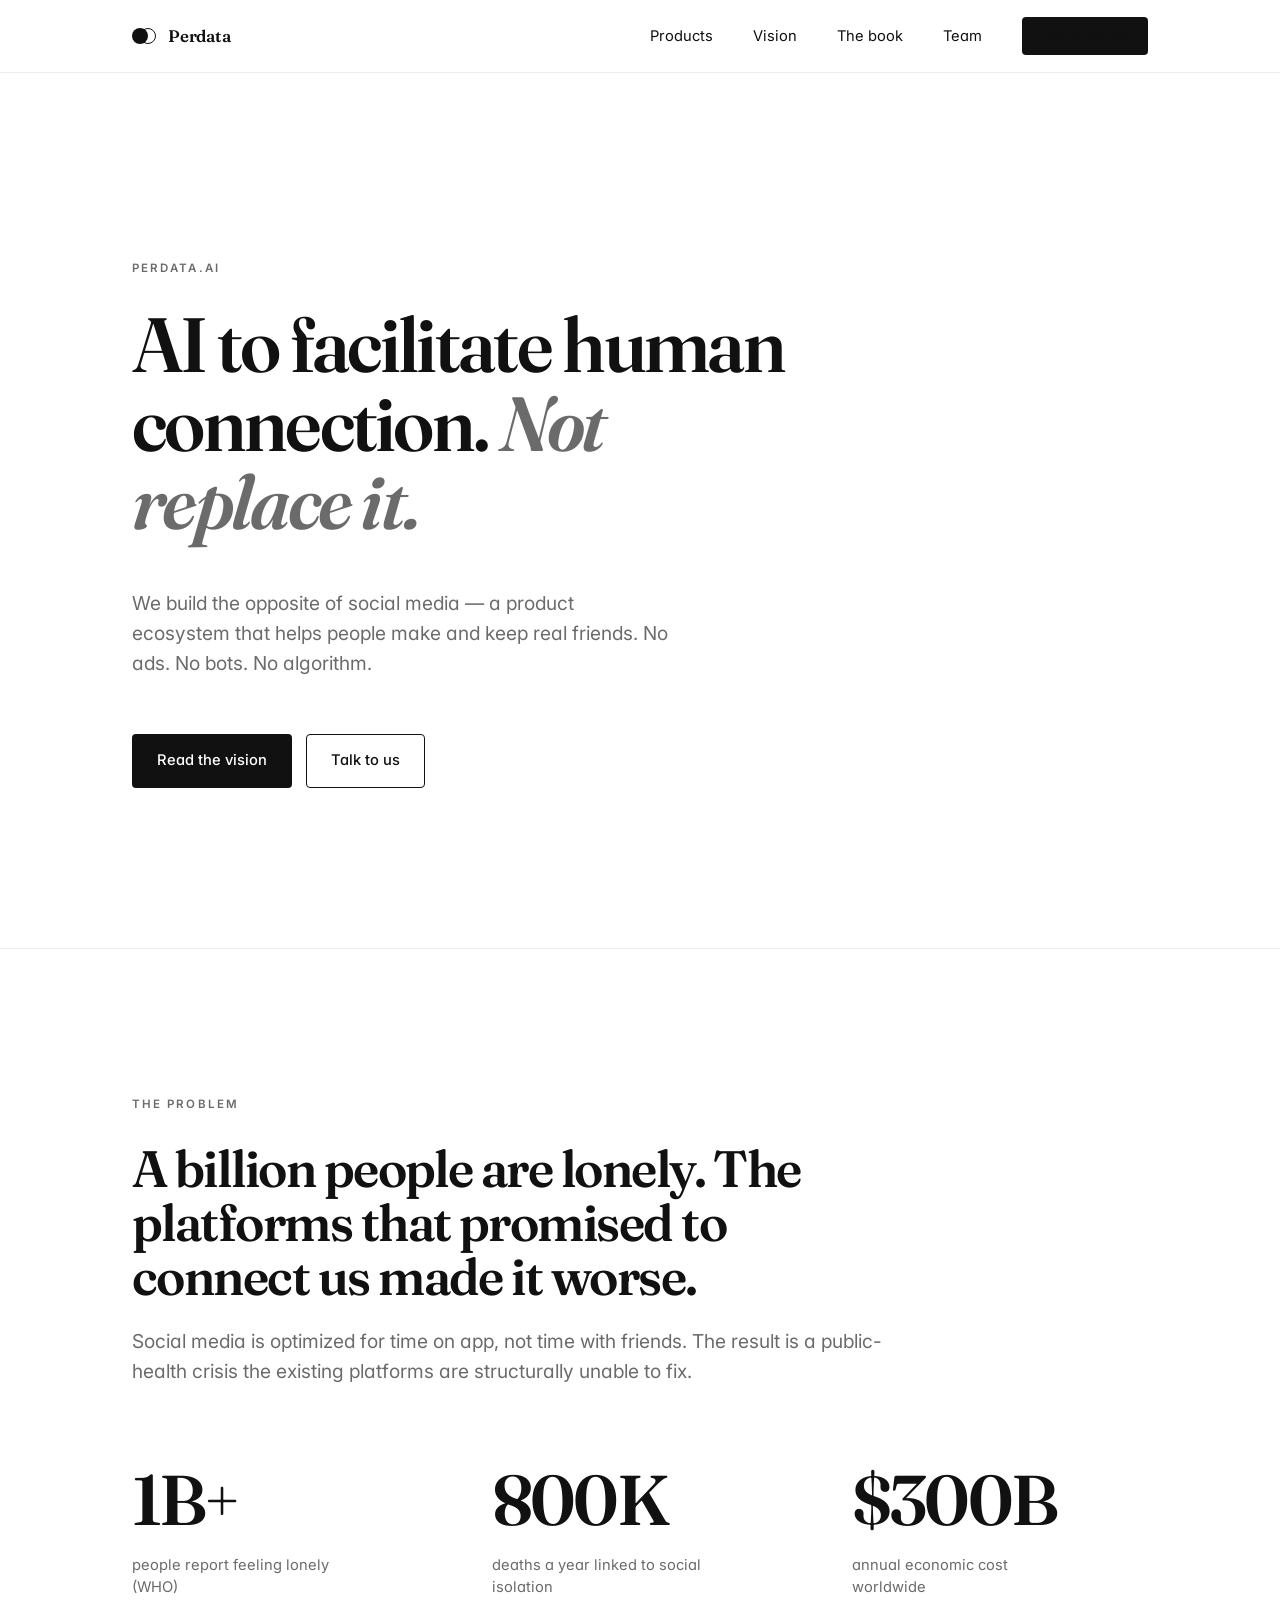
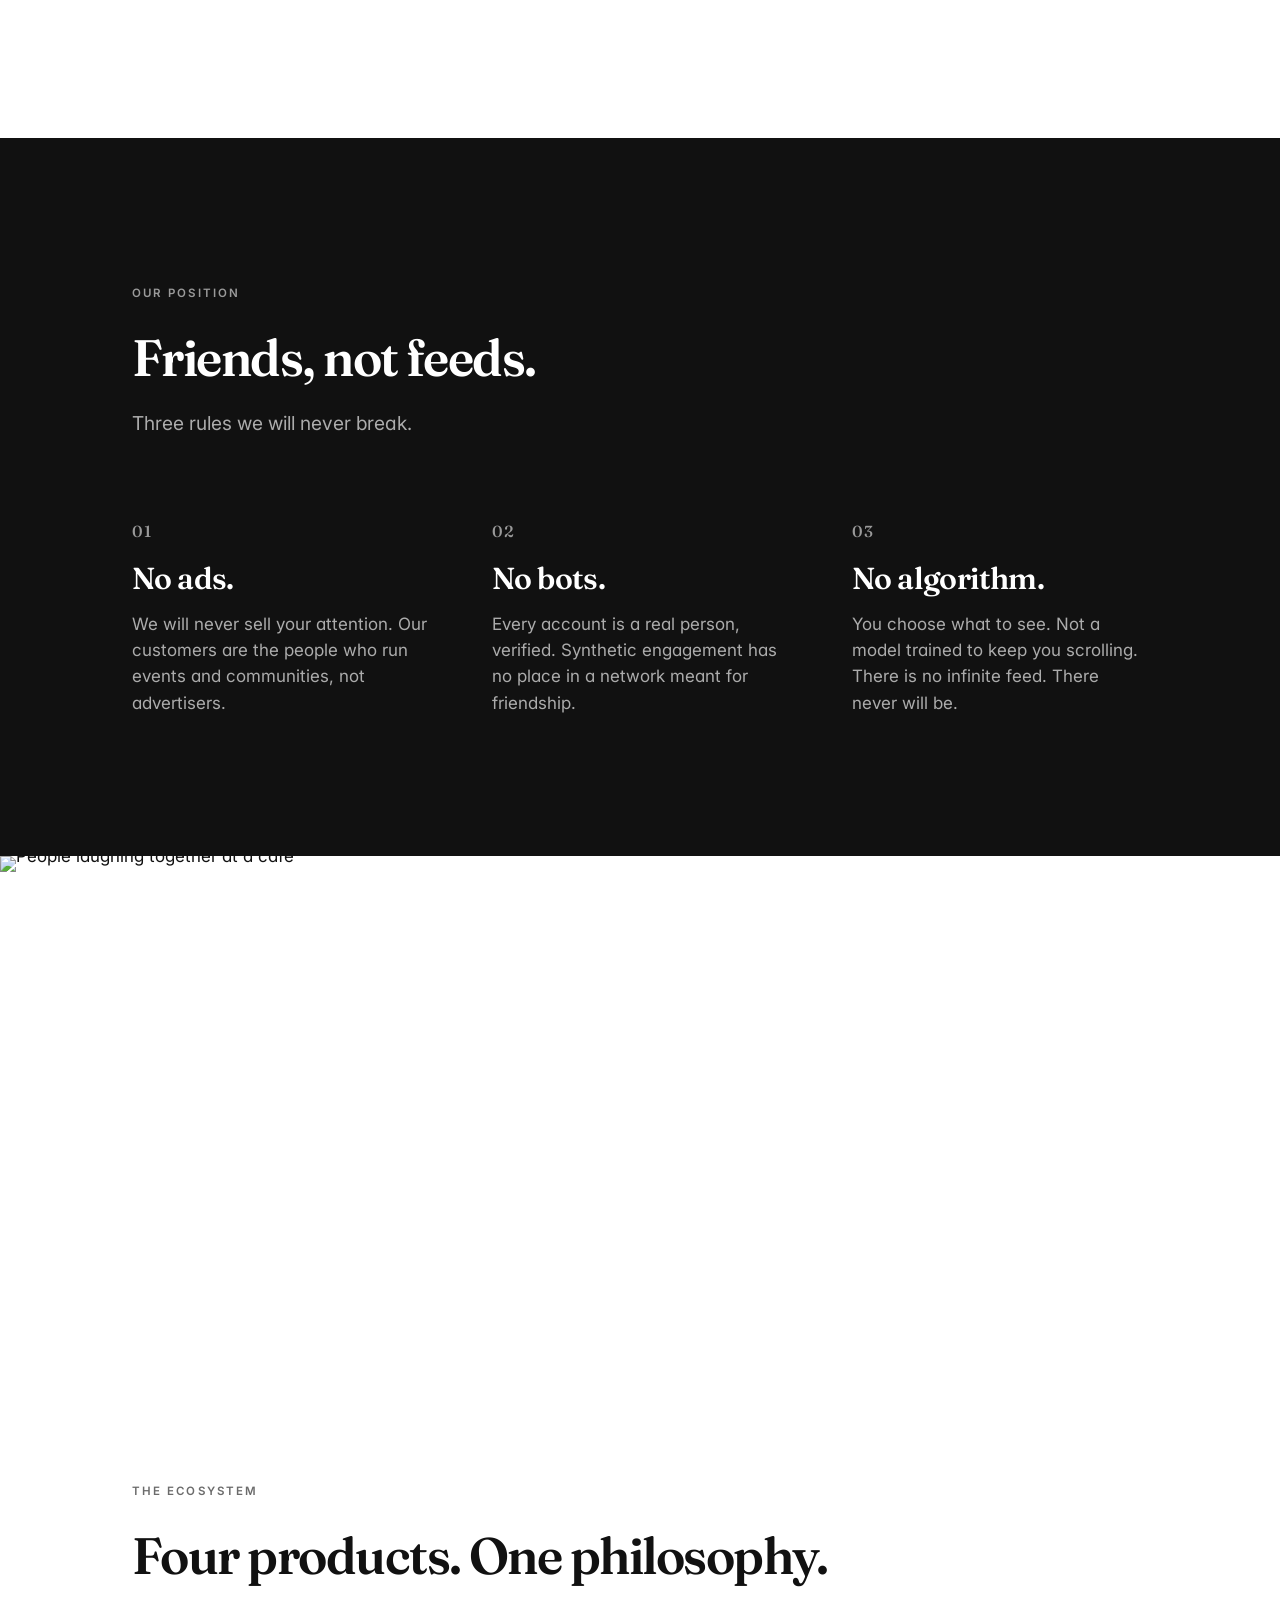
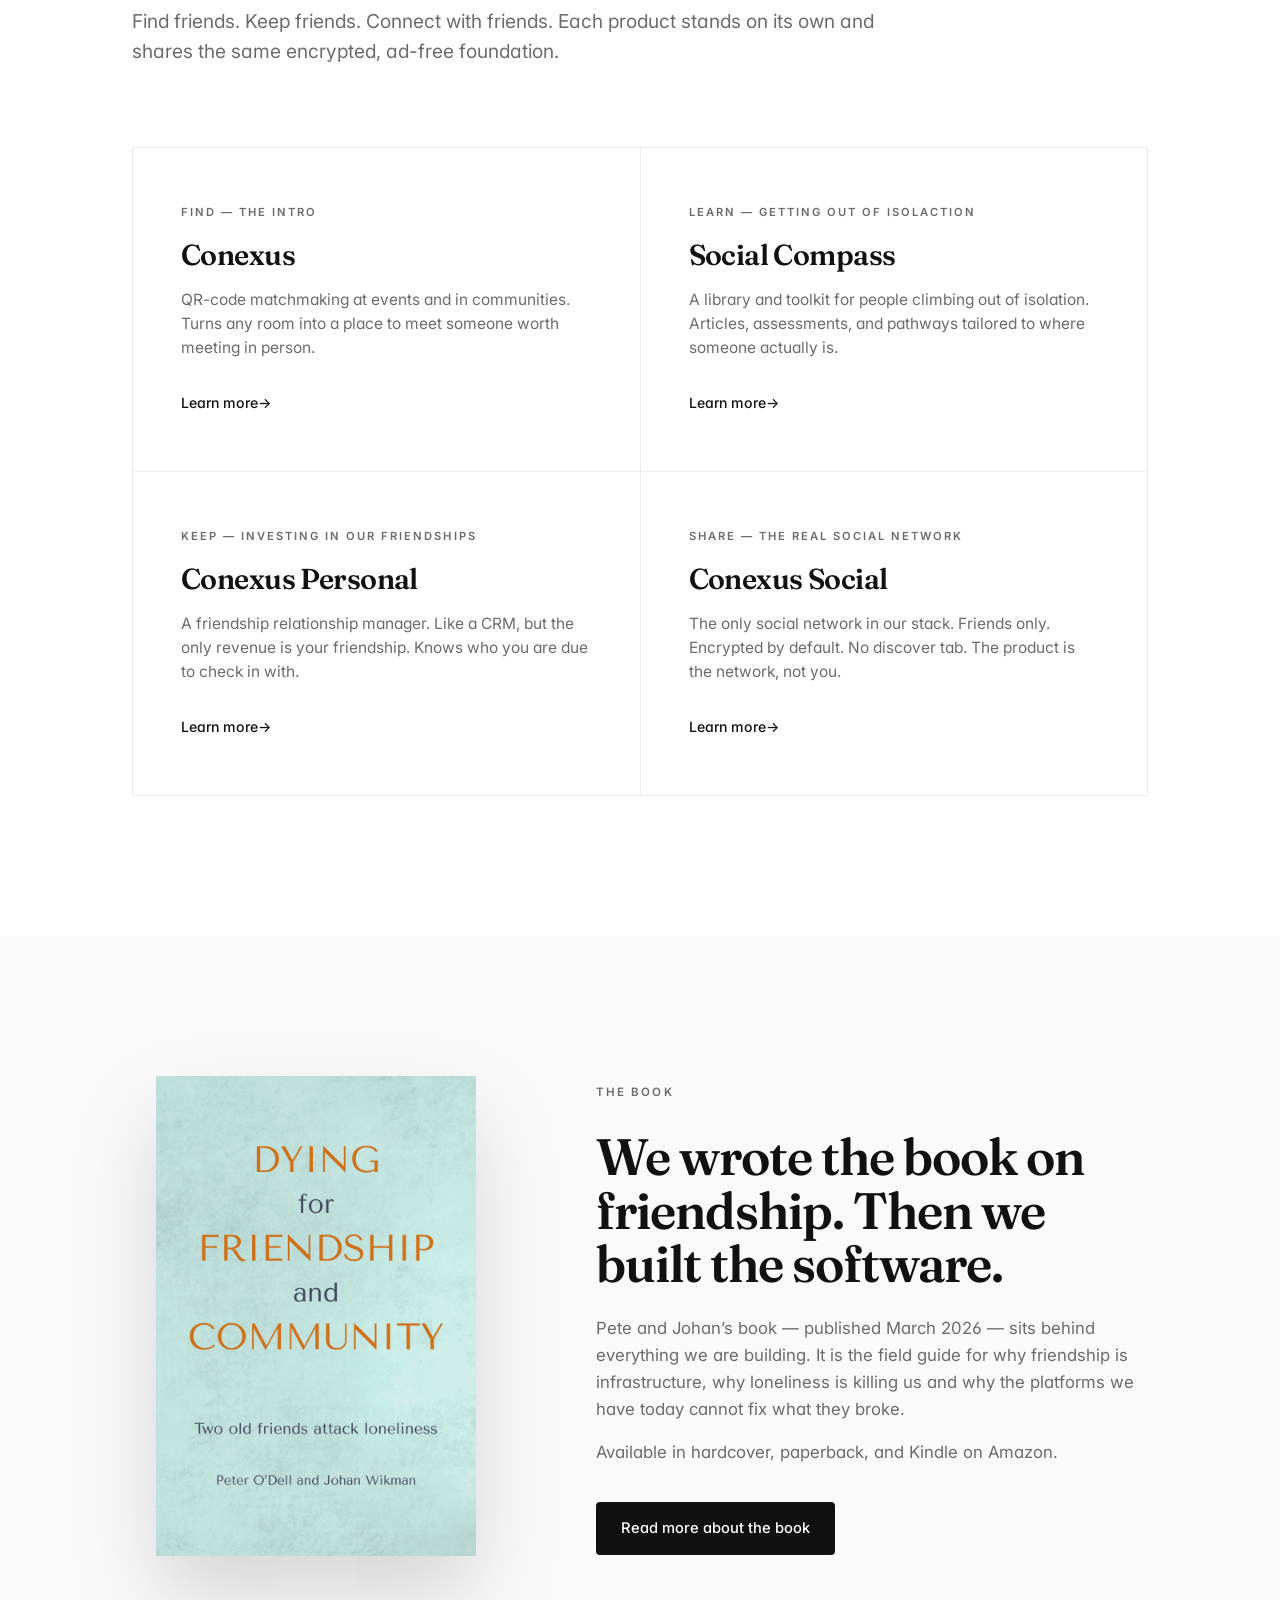
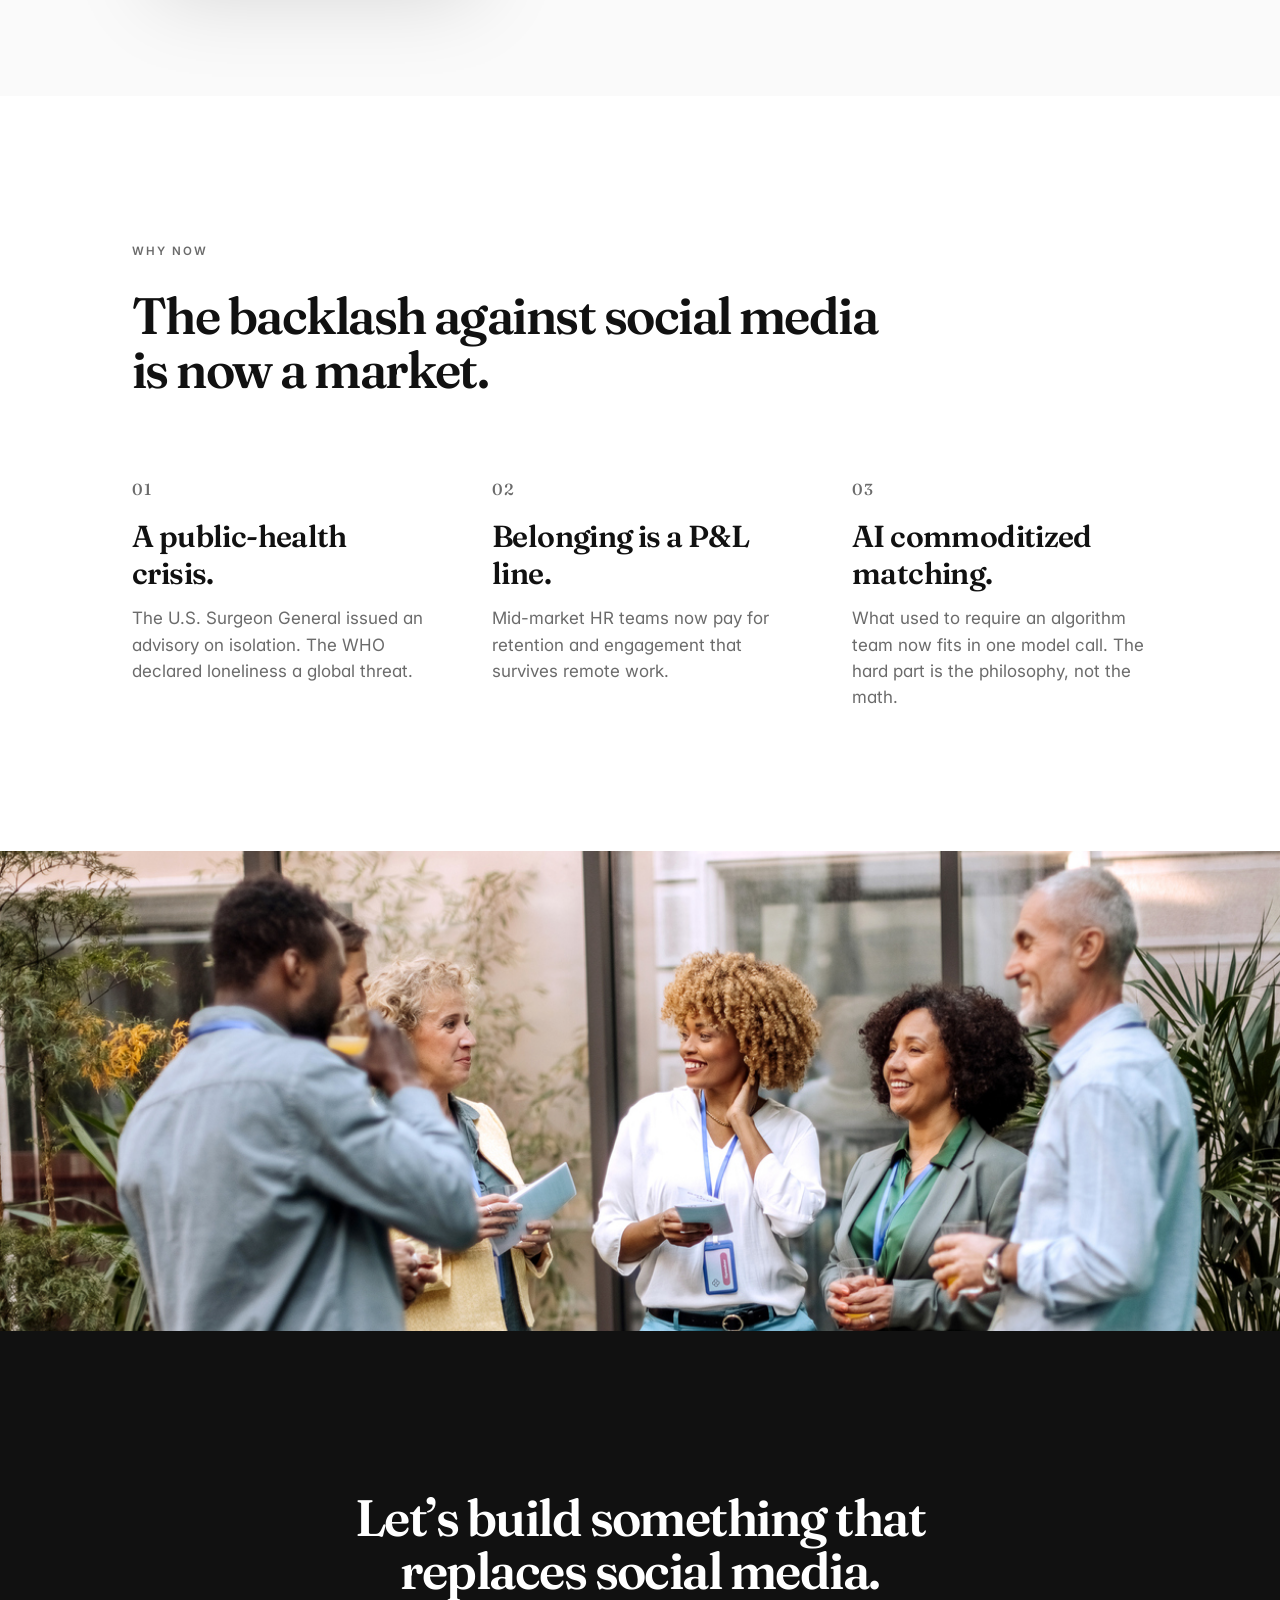
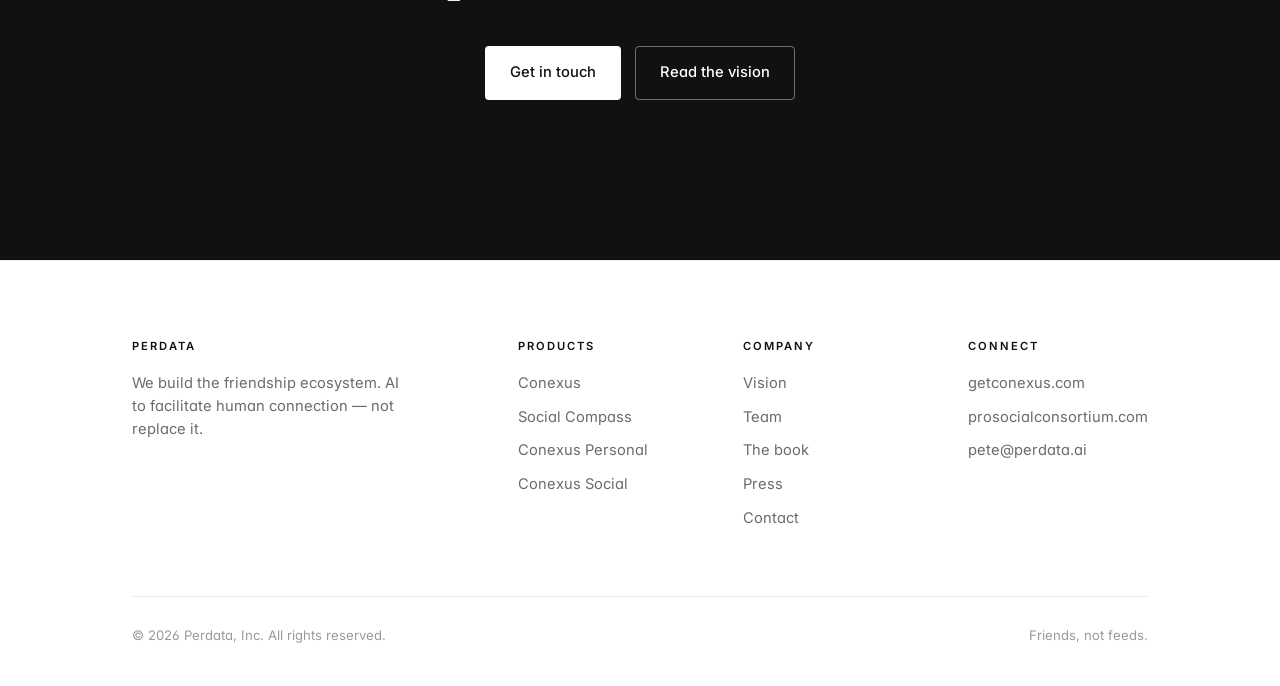
==== commit 195a79fe: "added images" ====
--- a/index.html
+++ b/index.html
@@ -95,6 +95,11 @@
   </div>
 </section>
 
+<!-- ============ PHOTO STRIP ============ -->
+<div class="photo-strip">
+  <img src="images/people-laugh-cafe.jpg" alt="People laughing together at a cafe" />
+</div>
+
 <!-- ============ PRODUCTS ============ -->
 <section>
   <div class="container">
@@ -187,6 +192,11 @@
   </div>
 </section>
 
+<!-- ============ PHOTO STRIP ============ -->
+<div class="photo-strip">
+  <img src="images/people-talk-outside.jpg" alt="People talking outside" style="object-position: center 20%;" />
+</div>
+
 <!-- ============ CTA ============ -->
 <section class="cta-banner">
   <div class="container">
@@ -229,7 +239,7 @@
       </div>
     </div>
     <div class="footer-bottom">
-      <div>© 2026 Perdata, Inc. Delaware C Corp.</div>
+      <div>© 2026 Perdata, Inc. All rights reserved.</div>
       <div>Friends, not feeds.</div>
     </div>
   </div>
--- a/styles.css
+++ b/styles.css
@@ -251,6 +251,44 @@
   section { padding: 80px 0; }
 }
 
+.photo-strip {
+  width: 100%;
+  height: 480px;
+  overflow: hidden;
+  line-height: 0;
+}
+.photo-strip img {
+  width: 100%;
+  height: 100%;
+  object-fit: cover;
+  object-position: center;
+  display: block;
+}
+
+.photo-diptych {
+  display: grid;
+  grid-template-columns: 1fr 1fr;
+  gap: 4px;
+  width: 100%;
+  height: 360px;
+  overflow: hidden;
+  line-height: 0;
+}
+.photo-diptych img {
+  width: 100%;
+  height: 100%;
+  object-fit: cover;
+  object-position: center;
+  display: block;
+  border-radius: 4px;
+}
+@media (max-width: 600px) {
+  .photo-diptych {
+    grid-template-columns: 1fr;
+    height: 560px;
+  }
+}
+
 section.dark {
   background: var(--ink);
   color: var(--bg);
@@ -449,6 +487,20 @@
 .book-block h2 { margin-bottom: 24px; }
 .book-block p { color: var(--mute); font-size: 1.05rem; line-height: 1.6; margin-bottom: 16px; }
 
+.video-embed {
+  position: relative;
+  width: 100%;
+  aspect-ratio: 16 / 9;
+  border-radius: 8px;
+  overflow: hidden;
+}
+.video-embed iframe {
+  position: absolute;
+  inset: 0;
+  width: 100%;
+  height: 100%;
+}
+
 /* ============ TEAM ============ */
 .team-grid {
   display: grid;
@@ -575,6 +627,7 @@
   padding: 100px 0;
   border-bottom: 1px solid var(--line);
 }
+
 .product-detail:last-child { border-bottom: none; }
 .product-detail-grid {
   display: grid;
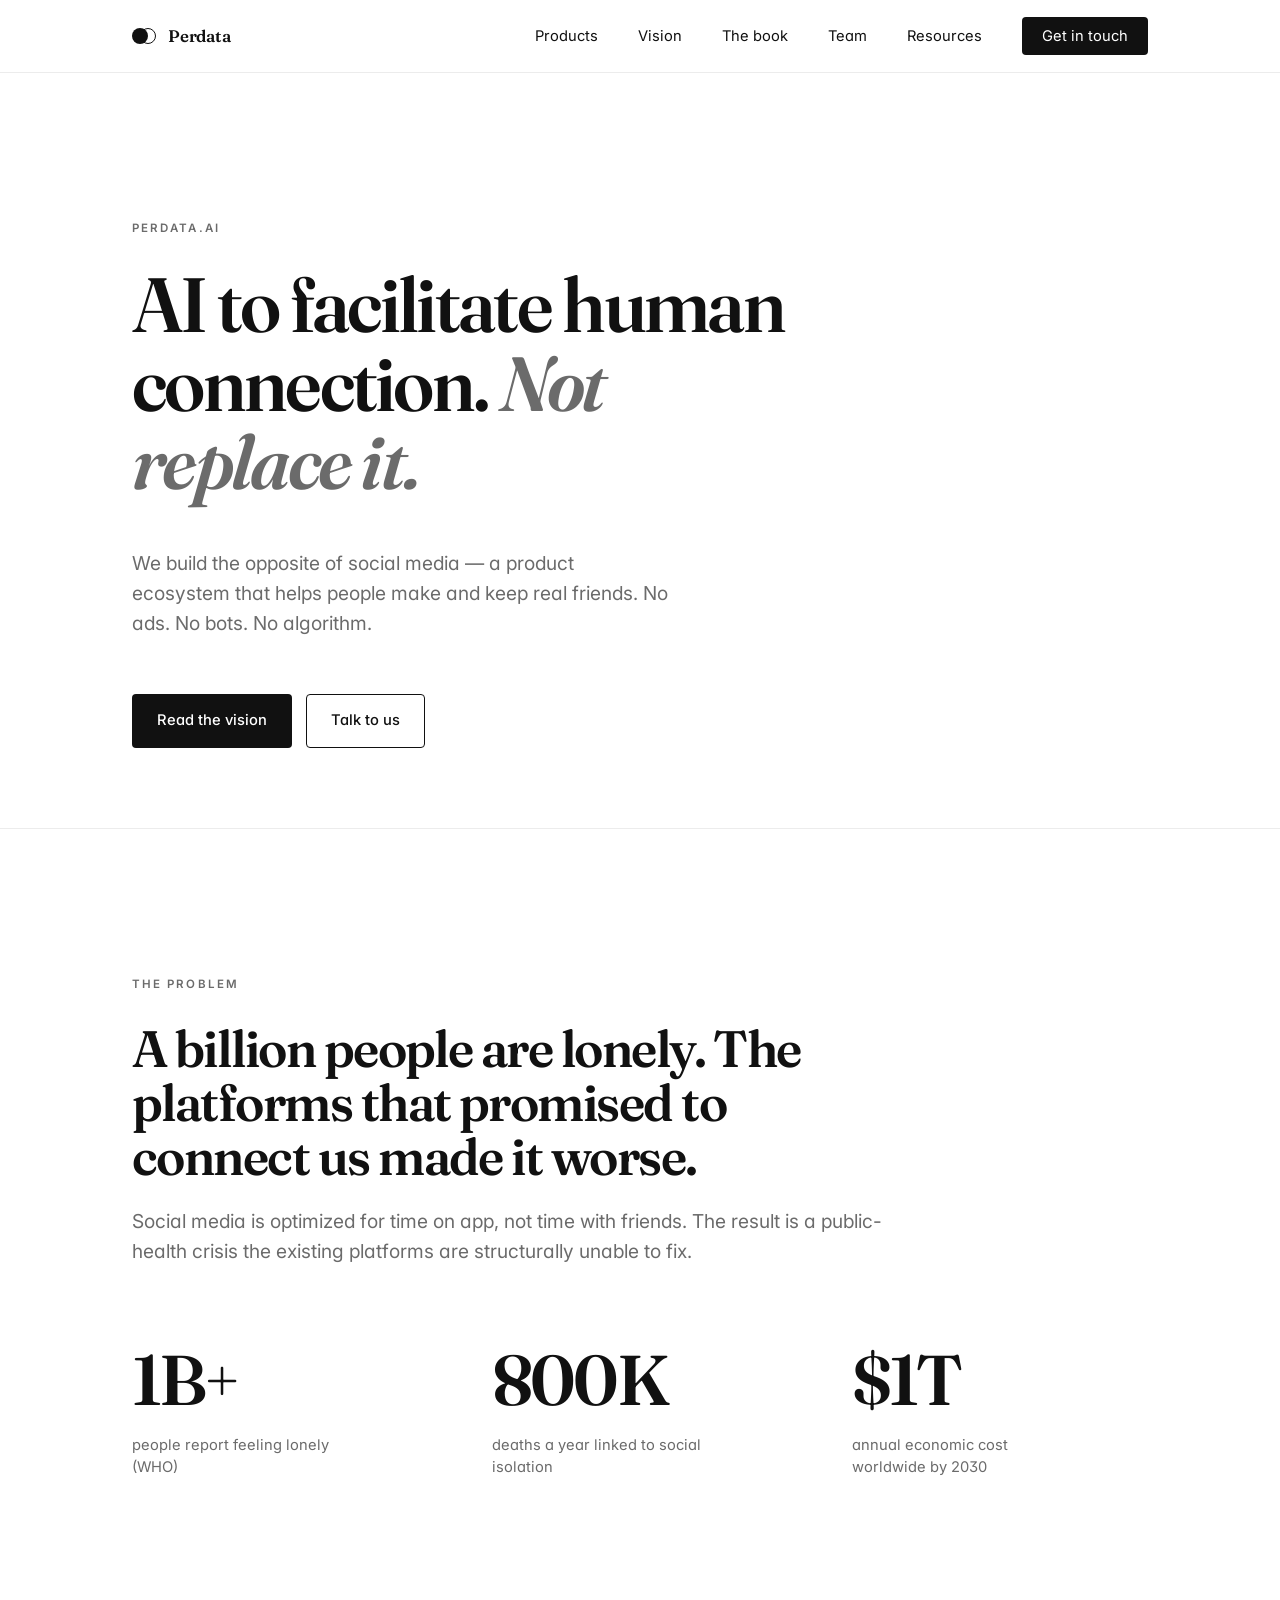
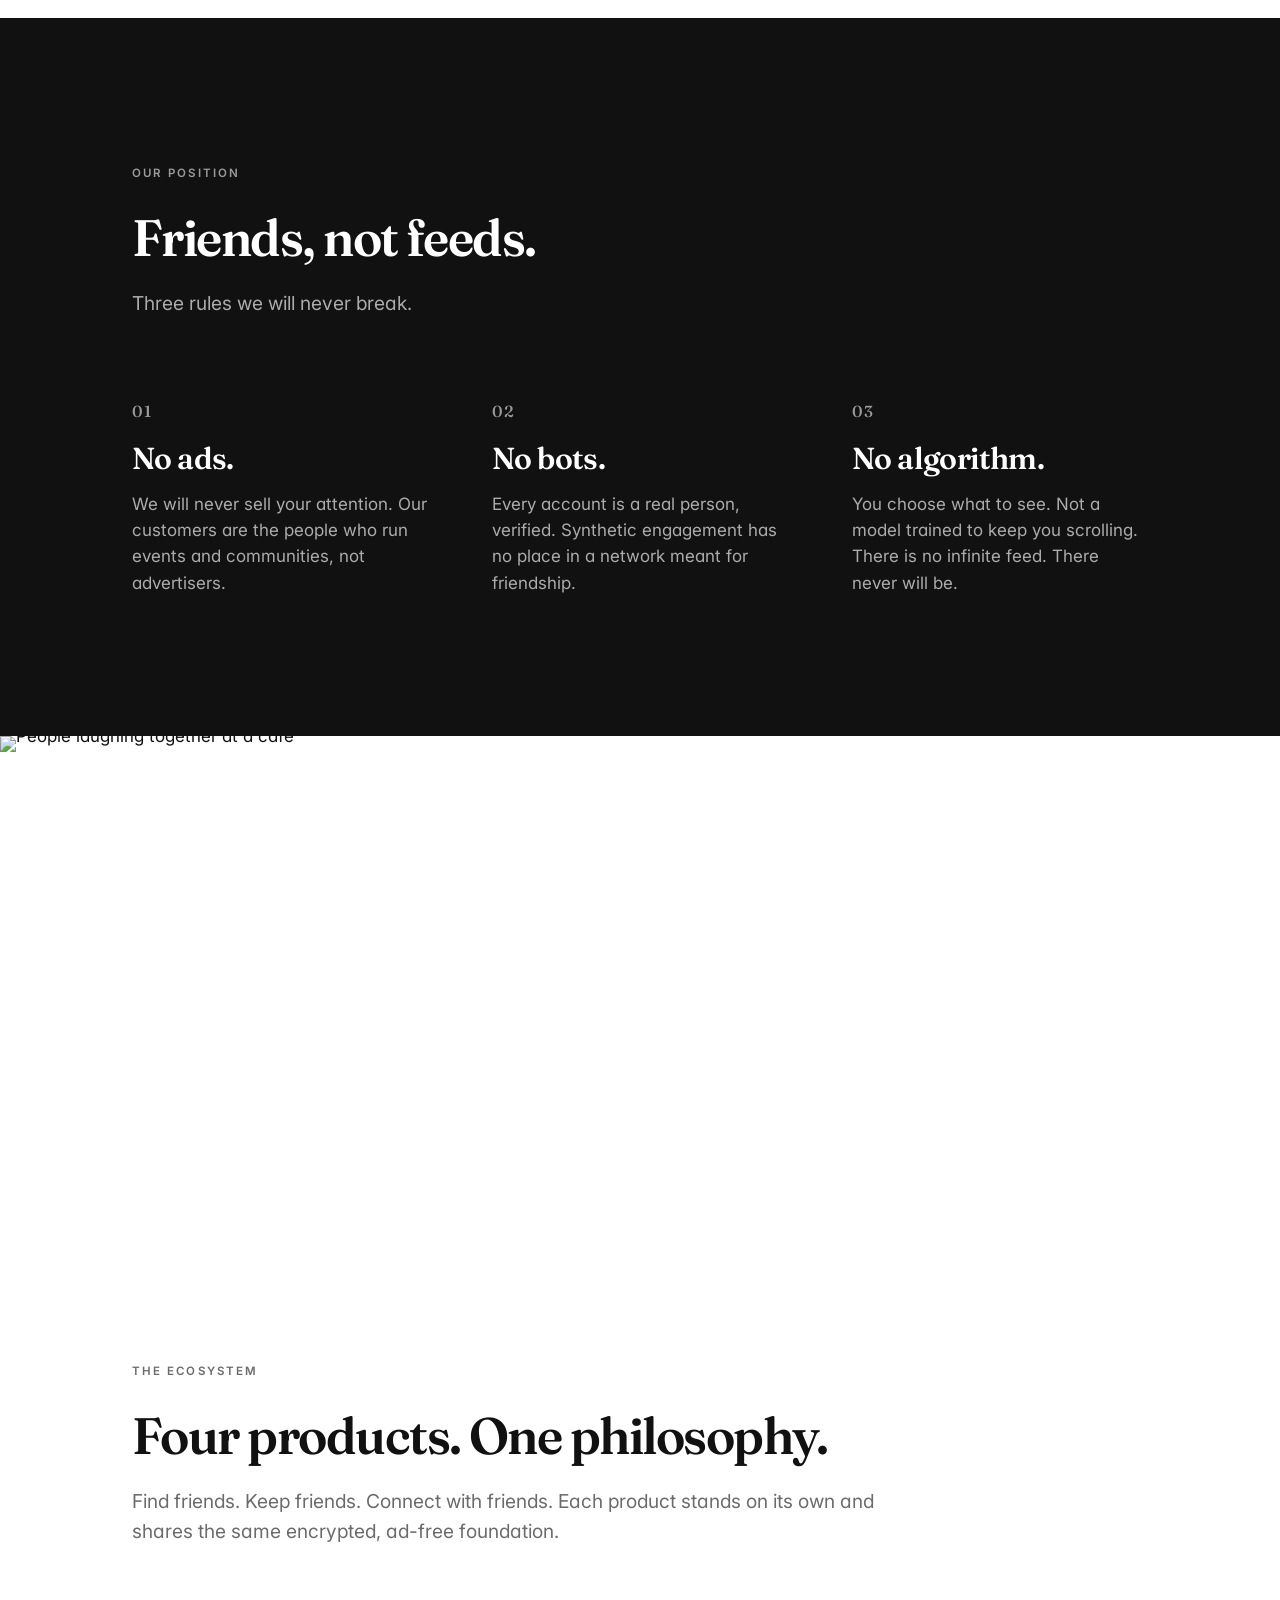
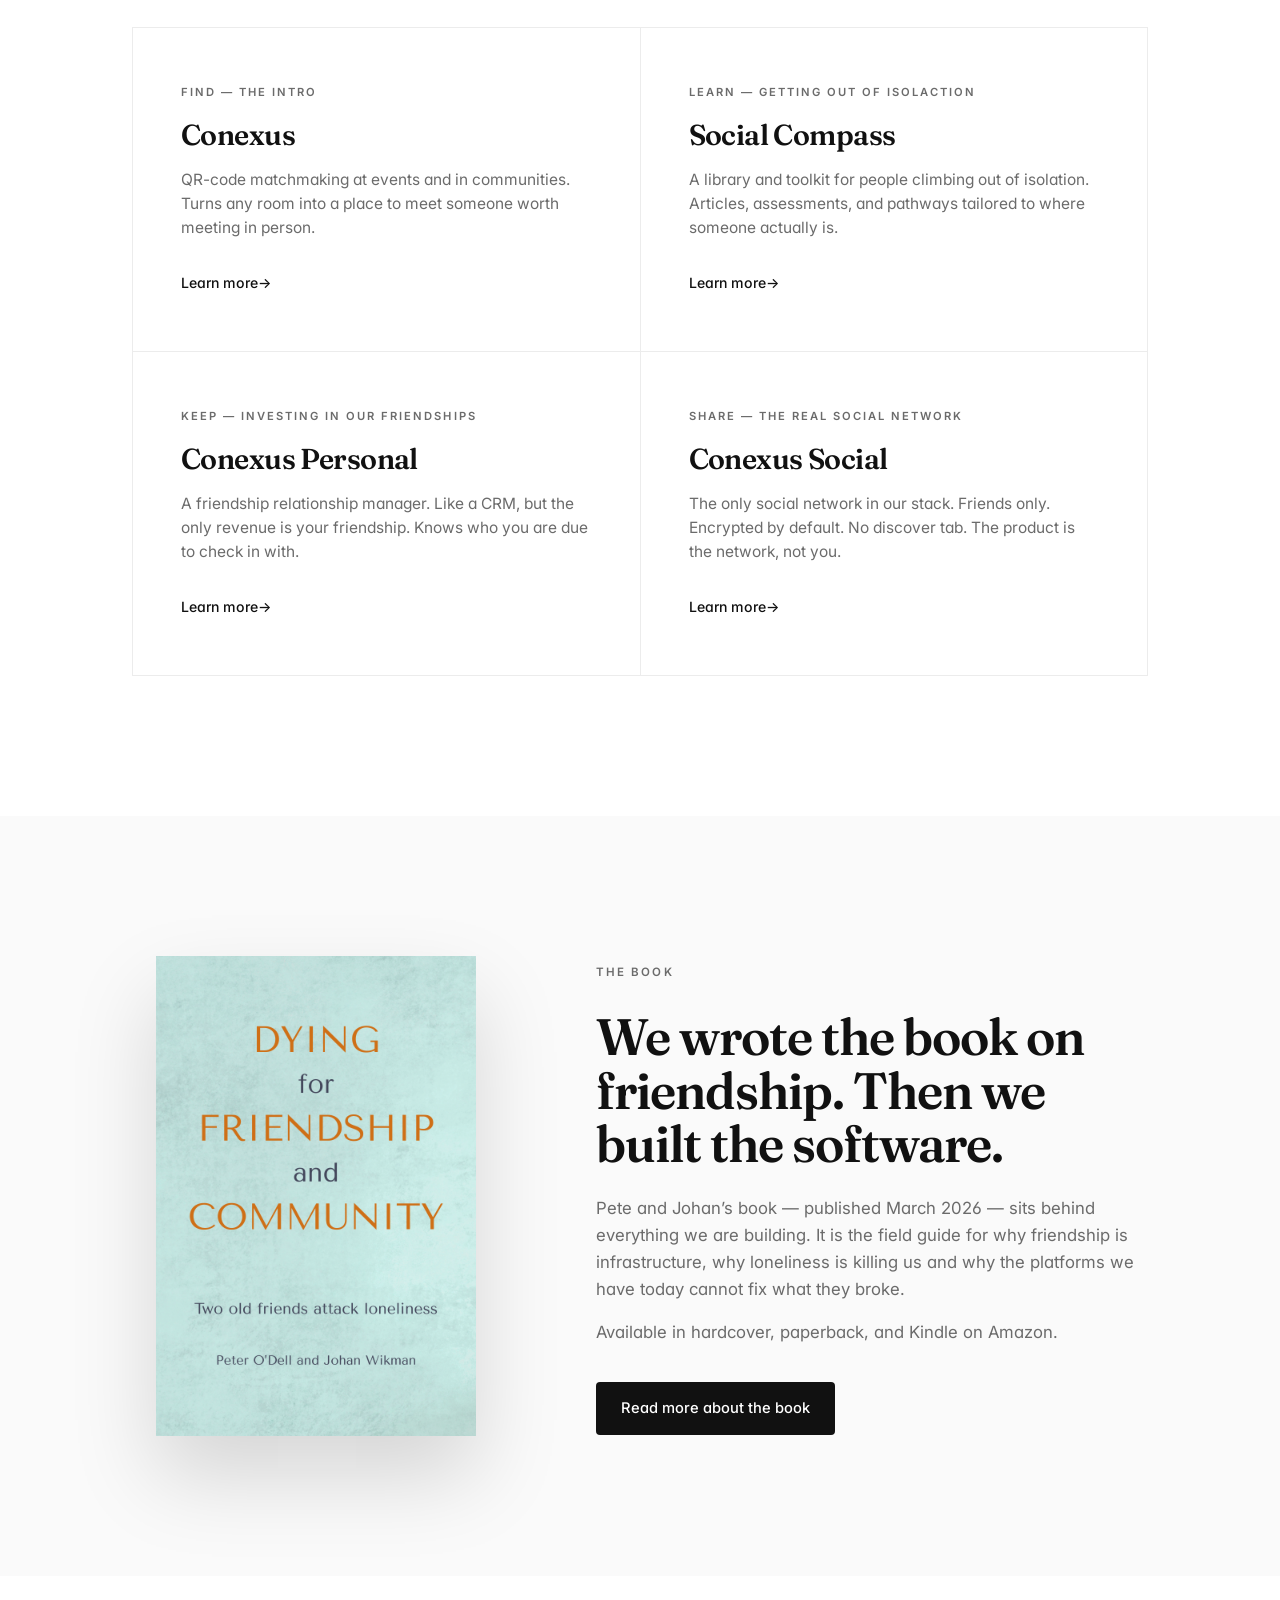
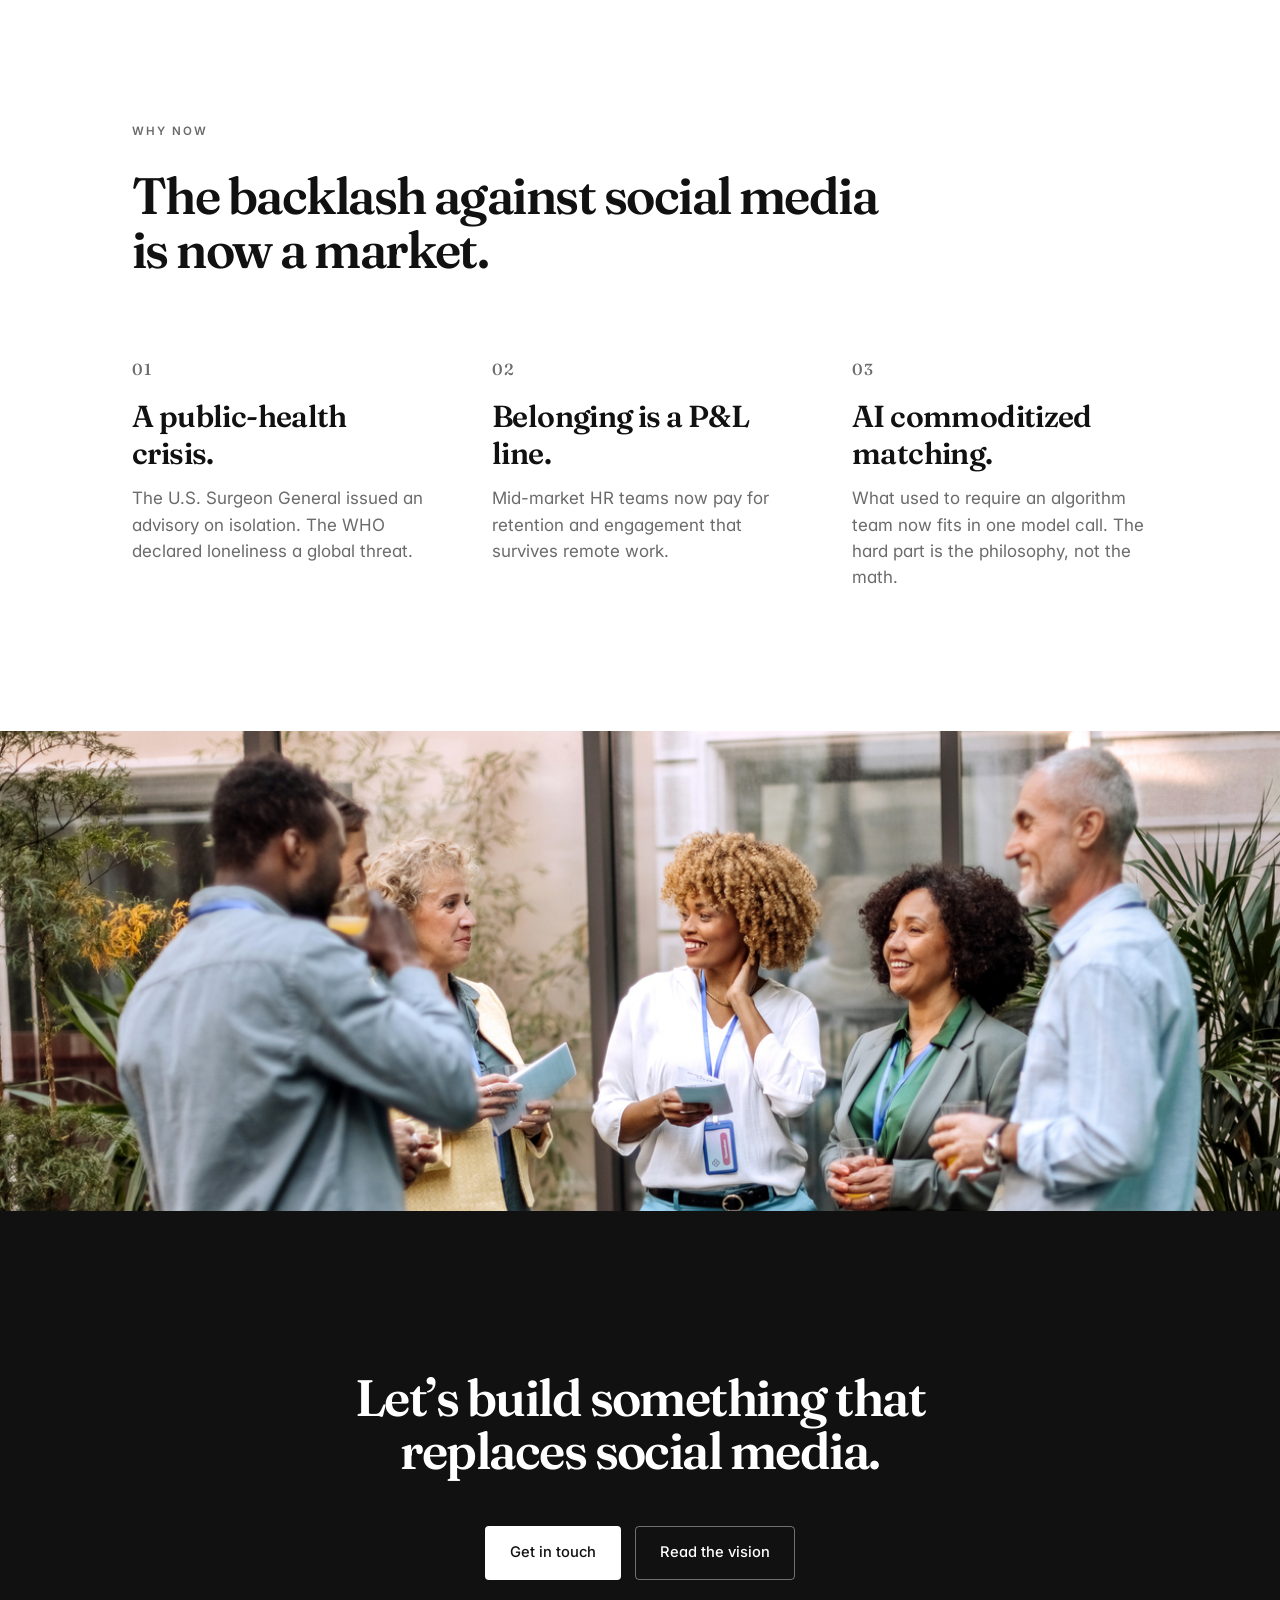
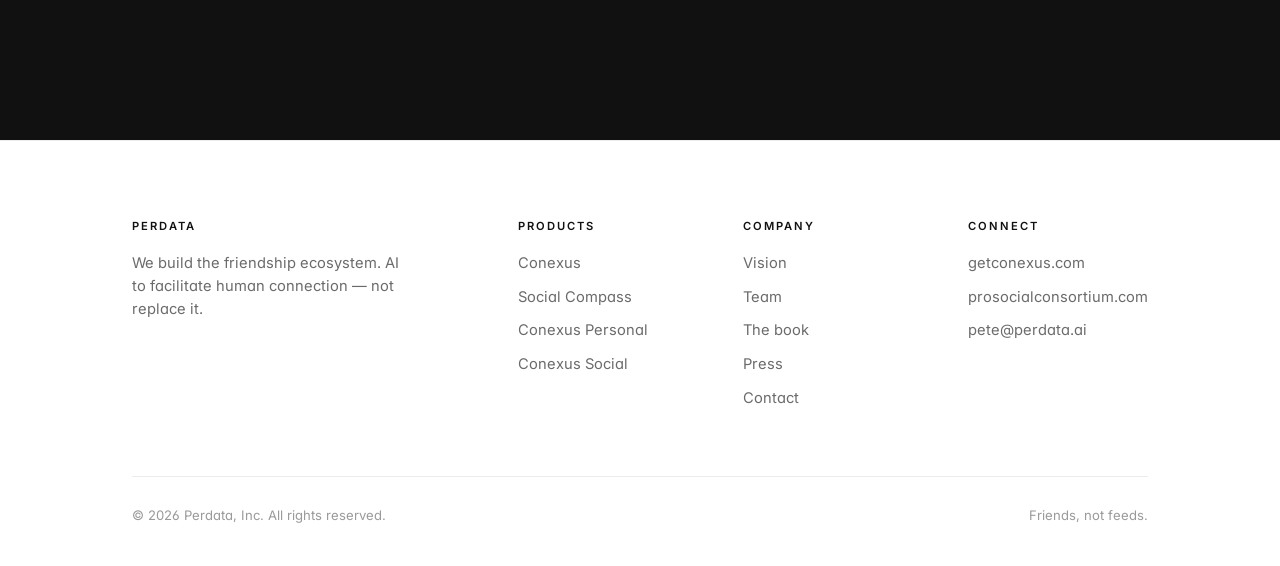
==== commit e762698d: "added resrouces and aFEK" ====
--- a/index.html
+++ b/index.html
@@ -23,6 +23,7 @@
       <li><a href="vision.html">Vision</a></li>
       <li><a href="book.html">The book</a></li>
       <li><a href="team.html">Team</a></li>
+      <li><a href="resources.html">Resources</a></li>
       <li><a href="contact.html" class="nav-cta">Get in touch</a></li>
     </ul>
     <button class="nav-toggle" aria-label="Toggle menu" onclick="document.getElementById('navLinks').classList.toggle('open')">☰</button>
@@ -60,8 +61,8 @@
         <div class="stat-label">deaths a year linked to social isolation</div>
       </div>
       <div>
-        <div class="stat-big">$300B</div>
-        <div class="stat-label">annual economic cost worldwide</div>
+        <div class="stat-big">$1T</div>
+        <div class="stat-label">annual economic cost worldwide by 2030</div>
       </div>
     </div>
   </div>
--- a/styles.css
+++ b/styles.css
@@ -144,11 +144,12 @@
   font-size: 0.85rem;
   font-weight: 500;
   border-radius: 4px;
-}
-
-.nav-cta a { color: var(--bg); }
-
-.nav-cta:hover { background: var(--mute); color: var(--bg); }
+
+}
+
+a.nav-cta, .nav-cta a { color: var(--bg); }
+
+.nav-cta:hover, a.nav-cta:hover { background: var(--mute); color: var(--bg); }
 
 .nav-toggle {
   display: none;
@@ -181,7 +182,7 @@
 
 /* ============ HERO ============ */
 .hero {
-  padding: 180px 0 160px;
+  padding: 140px 0 80px;
   border-bottom: 1px solid var(--line);
 }
 
@@ -681,6 +682,12 @@
   font-size: 0.97rem;
   line-height: 1.55;
 }
+.product-col-img {
+  display: block;
+  width: 100%;
+  border-radius: 8px;
+  margin-top: 30px;
+}
 
 /* ============ VISION ============ */
 .vision-hero {
@@ -727,6 +734,137 @@
 .principle p { color: var(--mute); max-width: 640px; font-size: 1.05rem; line-height: 1.6; }
 
 /* ============ CONTACT ============ */
+.press-list {
+  list-style: none;
+  border-top: 1px solid var(--line);
+}
+.press-list li {
+  padding: 36px 0;
+  border-bottom: 1px solid var(--line);
+}
+.press-title {
+  display: inline-block;
+  font-family: 'Fraunces', Georgia, serif;
+  font-size: 1.25rem;
+  font-weight: 600;
+  color: var(--ink);
+  margin-bottom: 10px;
+  border-bottom: 1px solid transparent;
+  transition: border-color 0.15s;
+}
+.press-title:hover { color: var(--ink); border-bottom-color: var(--ink); }
+.press-list p { color: var(--mute); font-size: 0.97rem; line-height: 1.6; max-width: 720px; }
+
+/* ============ RESOURCES ============ */
+.resource-category {
+  margin-bottom: 80px;
+}
+.resource-category > .eyebrow {
+  margin-bottom: 0;
+  display: block;
+}
+.resource-list {
+  list-style: none;
+  border-top: 1px solid var(--line);
+  margin-top: 24px;
+}
+.resource-item {
+  padding: 36px 0;
+  border-bottom: 1px solid var(--line);
+}
+.resource-meta {
+  display: flex;
+  gap: 16px;
+  align-items: baseline;
+  margin-bottom: 10px;
+}
+.resource-type {
+  font-size: 0.72rem;
+  font-weight: 600;
+  letter-spacing: 0.14em;
+  text-transform: uppercase;
+  color: var(--mute-2);
+}
+.resource-author {
+  font-size: 0.85rem;
+  color: var(--mute);
+}
+.resource-title {
+  display: inline-block;
+  font-family: 'Fraunces', Georgia, serif;
+  font-size: 1.25rem;
+  font-weight: 600;
+  color: var(--ink);
+  margin-bottom: 10px;
+  border-bottom: 1px solid transparent;
+  transition: border-color 0.15s;
+}
+.resource-title:hover { color: var(--ink); border-bottom-color: var(--ink); }
+.resource-item p { color: var(--mute); font-size: 0.97rem; line-height: 1.6; max-width: 720px; }
+
+/* ============ BOOK RESOURCES ============ */
+.org-grid {
+  display: grid;
+  grid-template-columns: repeat(3, 1fr);
+  gap: 0;
+  border-top: 1px solid var(--line);
+  border-left: 1px solid var(--line);
+}
+@media (max-width: 820px) {
+  .org-grid { grid-template-columns: 1fr 1fr; }
+}
+@media (max-width: 540px) {
+  .org-grid { grid-template-columns: 1fr; }
+}
+.org-card {
+  padding: 36px 32px;
+  border-right: 1px solid var(--line);
+  border-bottom: 1px solid var(--line);
+}
+.org-card h3 { font-size: 1.2rem; margin-bottom: 10px; }
+.org-card p { color: var(--mute); font-size: 0.92rem; line-height: 1.6; margin-bottom: 14px; }
+.org-card .link { font-size: 0.85rem; }
+
+.pundit-grid {
+  display: grid;
+  grid-template-columns: 1fr 1fr;
+  gap: 0;
+  border-top: 1px solid var(--line);
+  border-left: 1px solid var(--line);
+}
+@media (max-width: 700px) {
+  .pundit-grid { grid-template-columns: 1fr; }
+}
+.pundit-card {
+  padding: 40px 36px;
+  border-right: 1px solid var(--line);
+  border-bottom: 1px solid var(--line);
+}
+.pundit-card h3 { font-size: 1.3rem; margin-bottom: 10px; }
+.pundit-card p { color: var(--mute); font-size: 0.92rem; line-height: 1.6; margin-bottom: 8px; }
+.pundit-book { font-style: italic; color: var(--mute-2) !important; }
+.pundit-card .link { font-size: 0.85rem; margin-top: 6px; display: inline-block; }
+
+.book-list {
+  list-style: none;
+  border-top: 1px solid var(--line);
+  columns: 2;
+  column-gap: 80px;
+}
+@media (max-width: 700px) {
+  .book-list { columns: 1; }
+}
+.book-list li {
+  padding: 16px 0;
+  border-bottom: 1px solid var(--line);
+  break-inside: avoid;
+  display: flex;
+  flex-direction: column;
+  gap: 2px;
+}
+.book-list li em { color: var(--ink); font-style: italic; font-size: 0.97rem; }
+.book-list li span { color: var(--mute-2); font-size: 0.82rem; }
+
 .contact-grid {
   display: grid;
   grid-template-columns: 1fr 1fr;
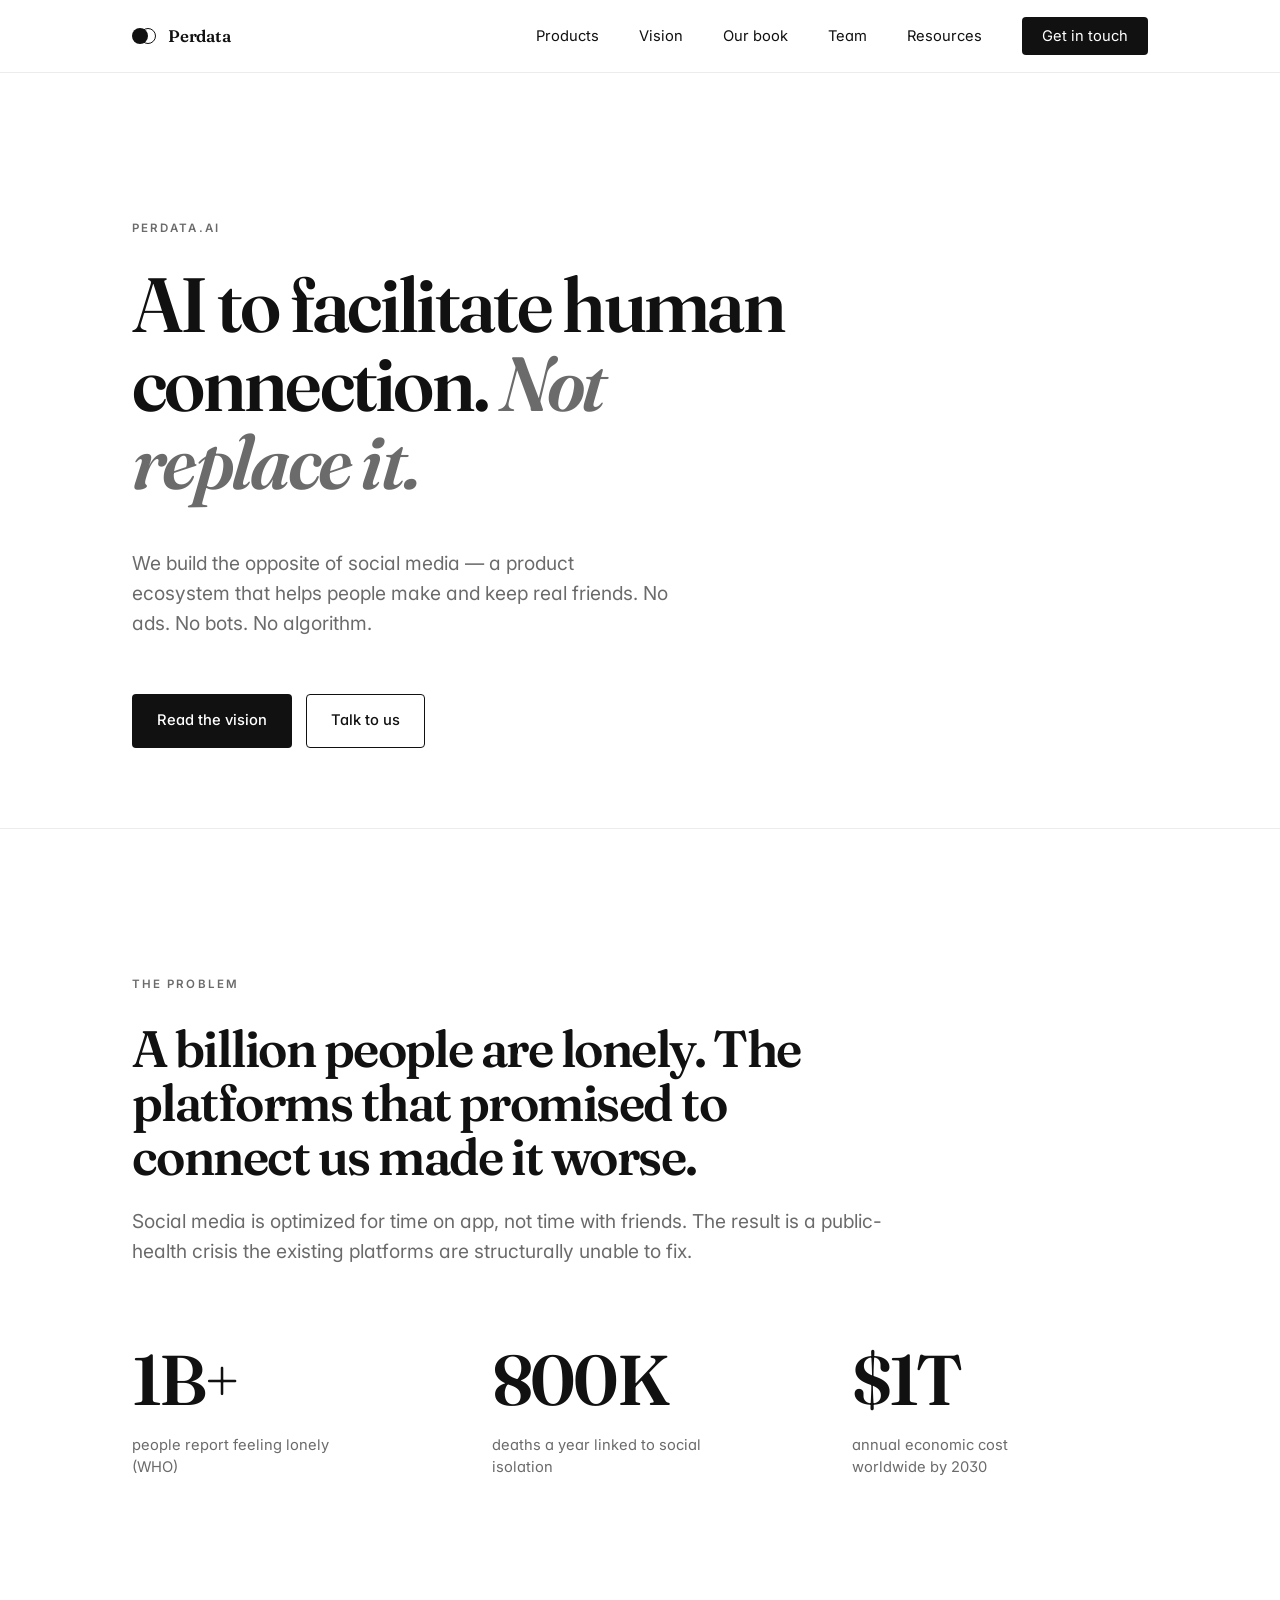
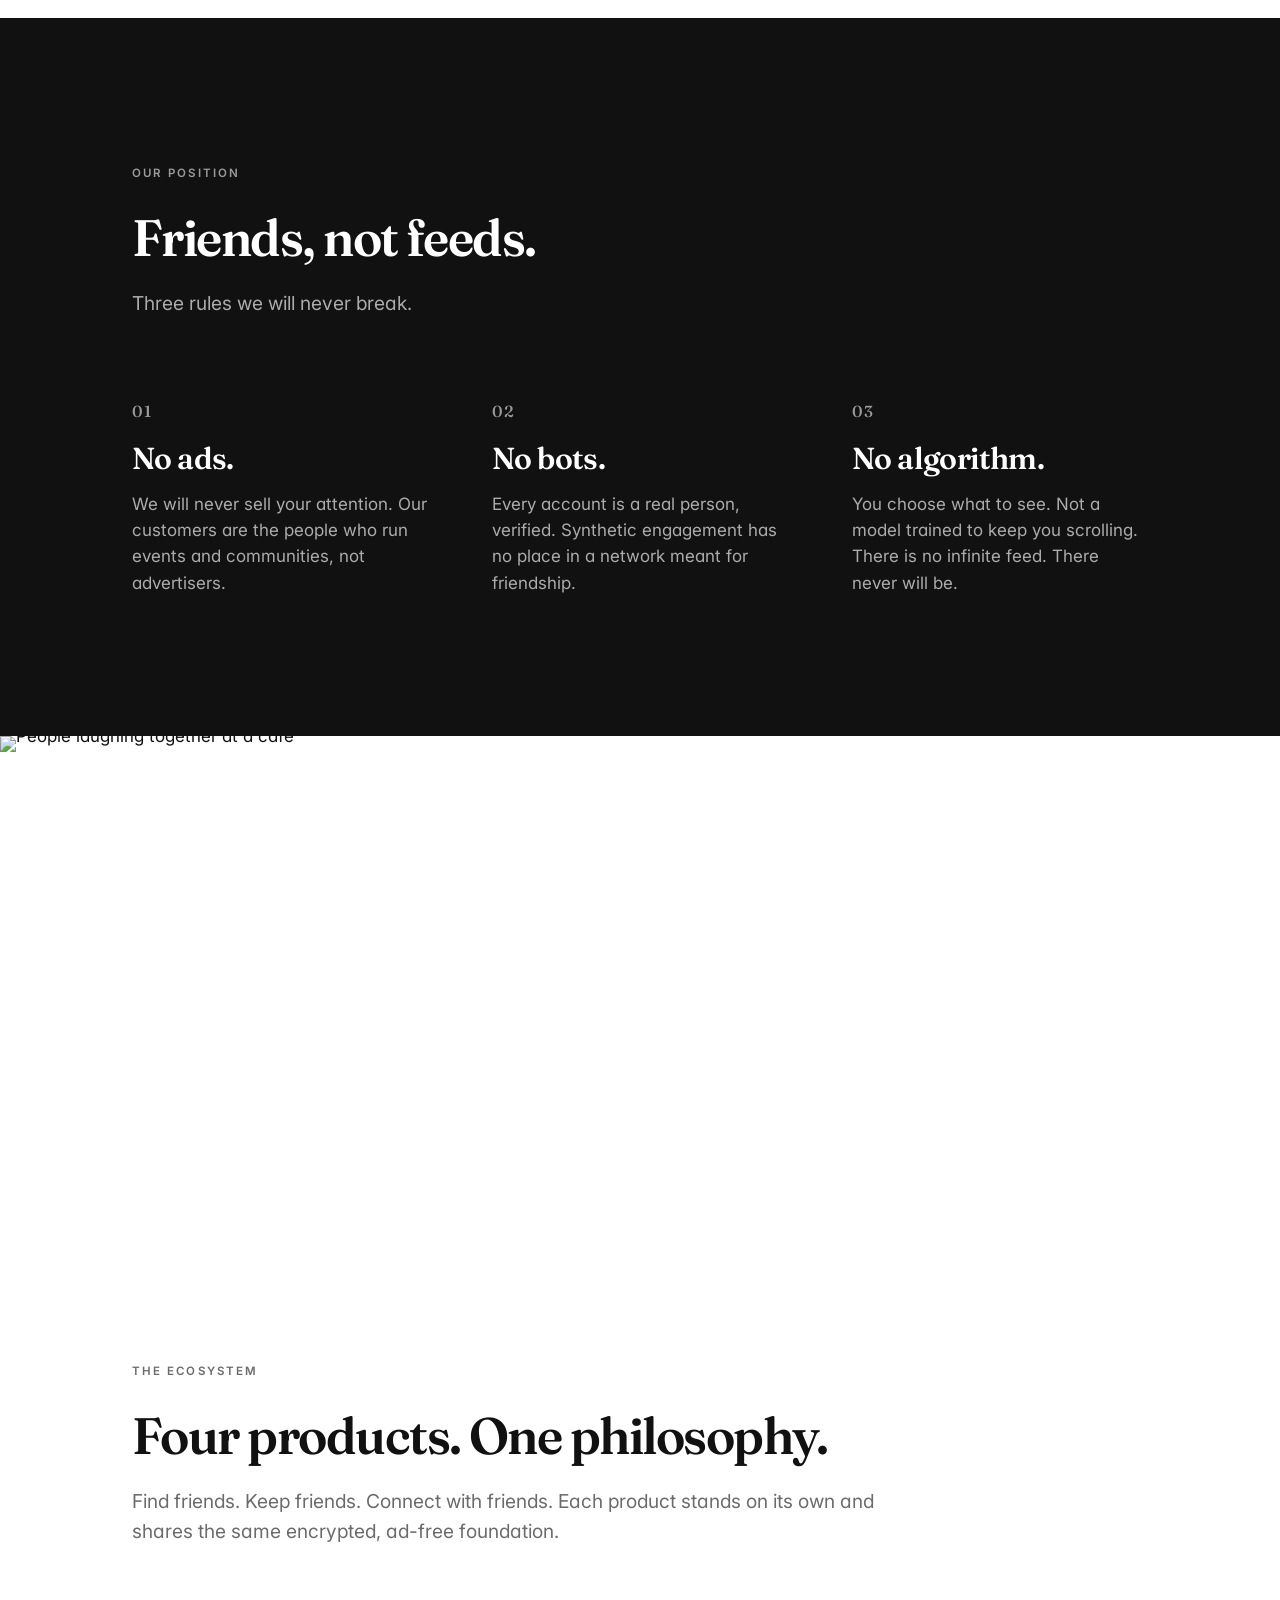
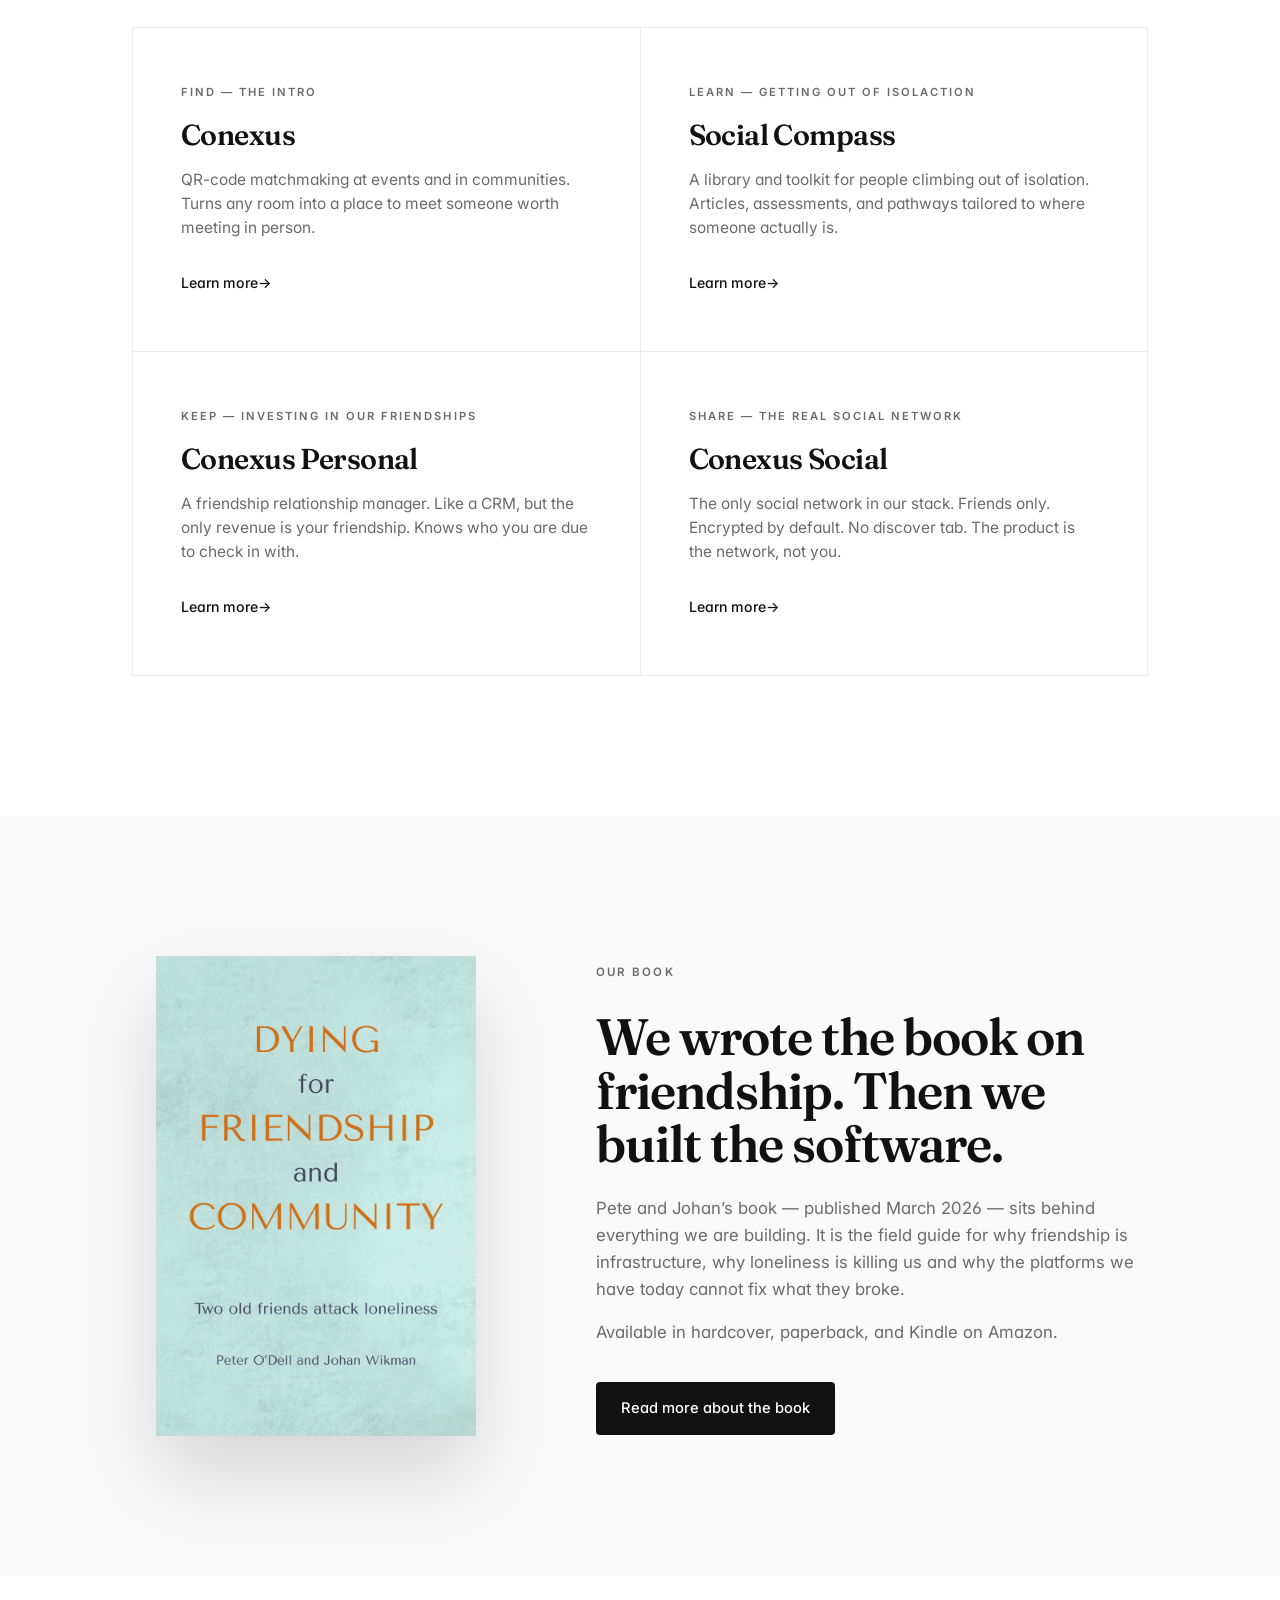
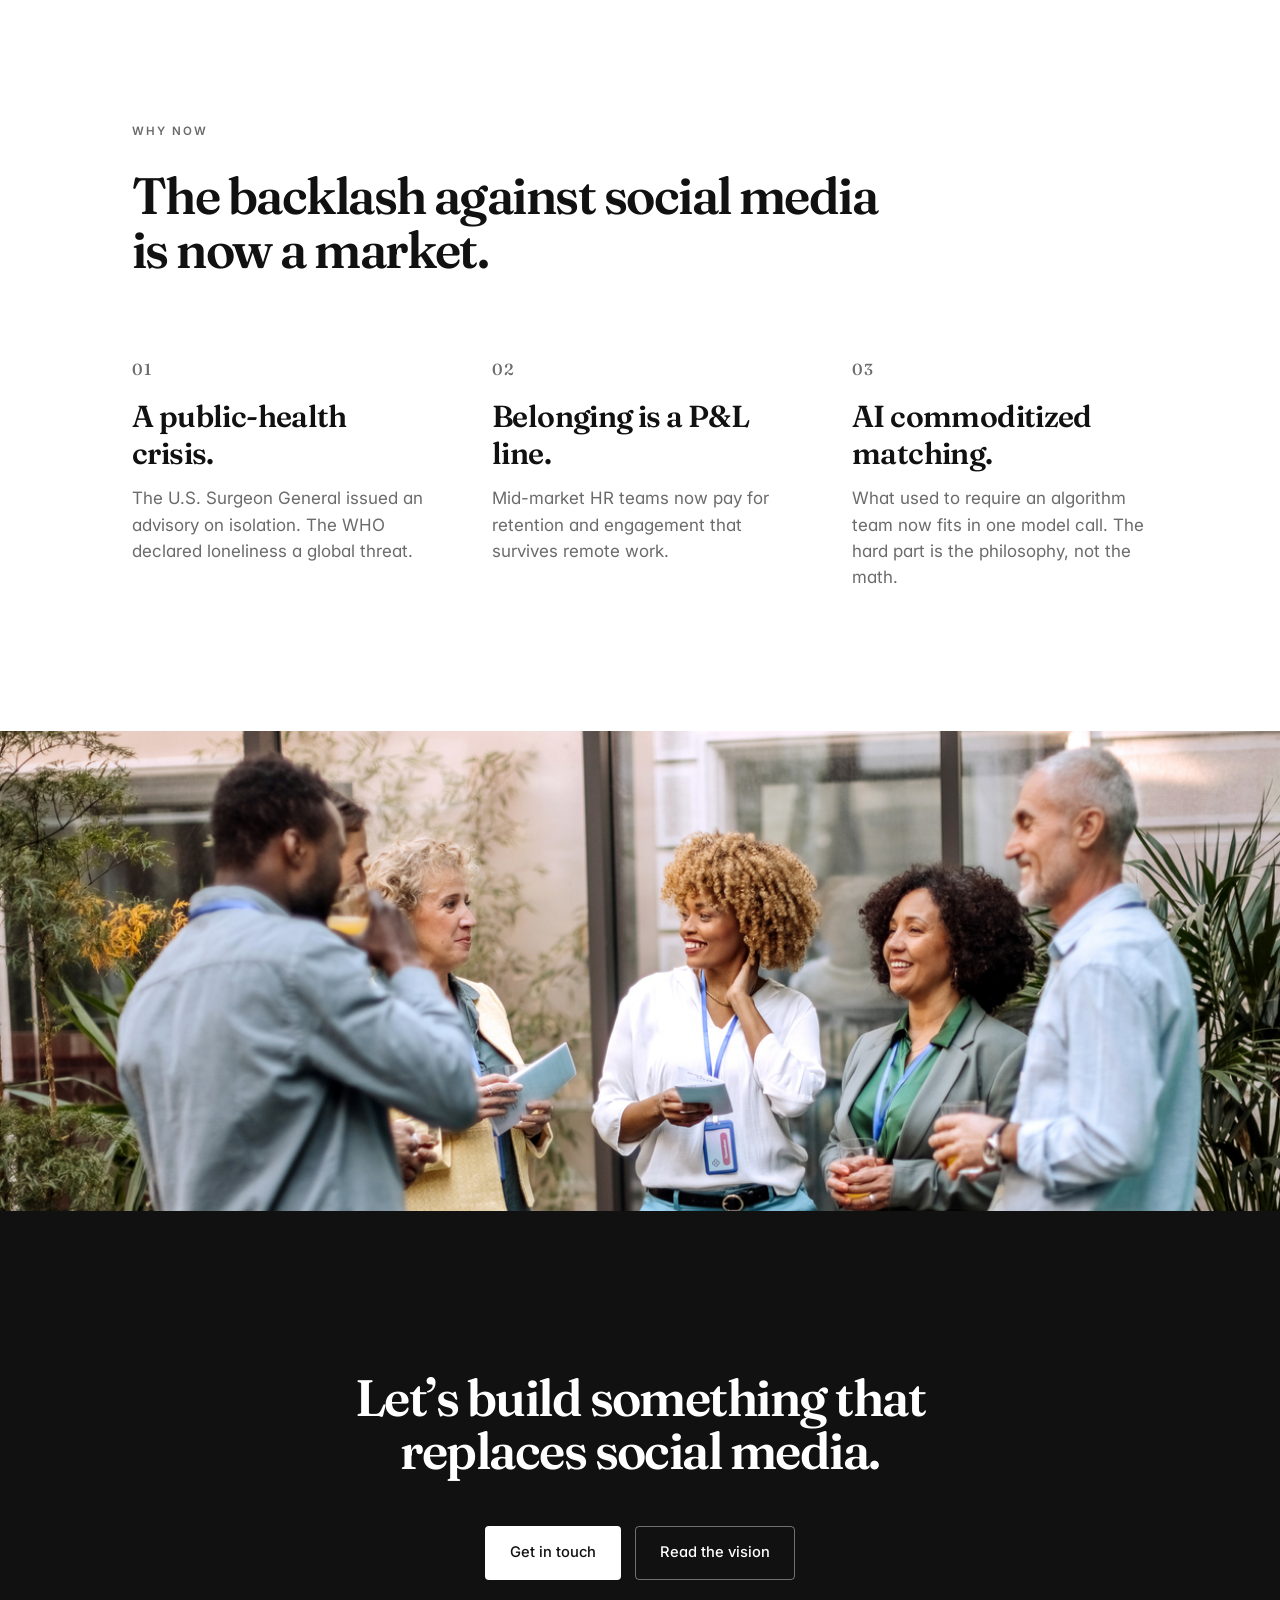
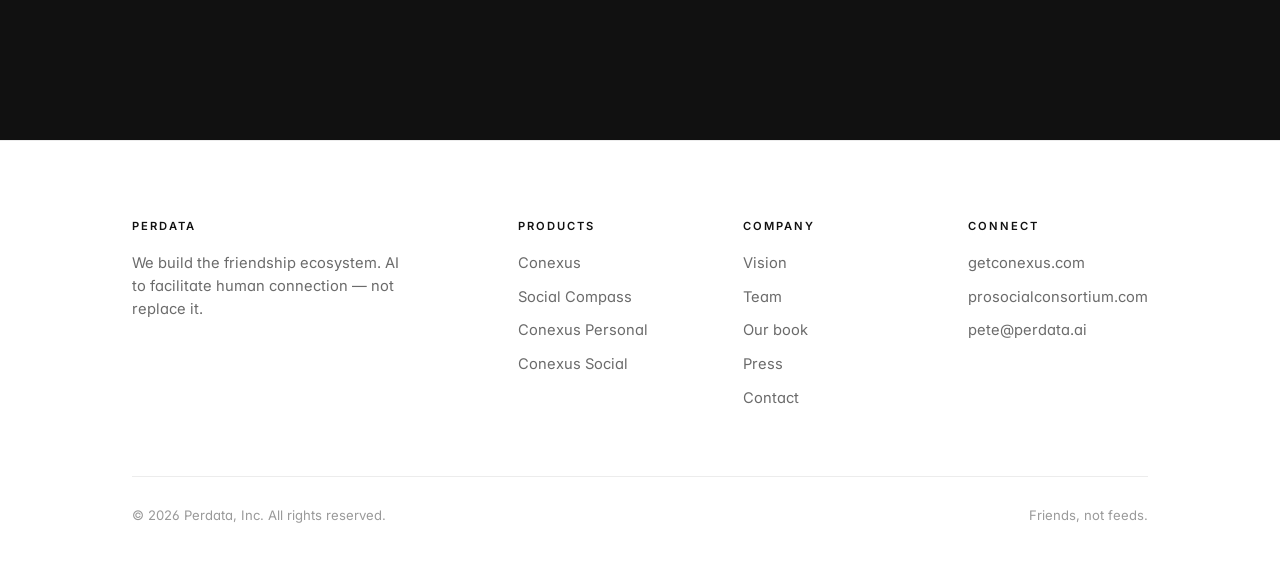
==== commit 4db3175e: "investor page" ====
--- a/index.html
+++ b/index.html
@@ -8,6 +8,7 @@
 <link rel="preconnect" href="https://fonts.googleapis.com">
 <link rel="preconnect" href="https://fonts.gstatic.com" crossorigin>
 <link href="https://fonts.googleapis.com/css2?family=Fraunces:ital,opsz,wght@0,9..144,400;0,9..144,500;0,9..144,600;0,9..144,700;1,9..144,400;1,9..144,500&family=Inter:wght@400;500;600&display=swap" rel="stylesheet">
+<link rel="icon" type="image/svg+xml" href="favicon.svg">
 <link rel="stylesheet" href="styles.css" />
 </head>
 <body>
@@ -21,7 +22,7 @@
     <ul class="nav-links" id="navLinks">
       <li><a href="products.html">Products</a></li>
       <li><a href="vision.html">Vision</a></li>
-      <li><a href="book.html">The book</a></li>
+      <li><a href="book.html">Our book</a></li>
       <li><a href="team.html">Team</a></li>
       <li><a href="resources.html">Resources</a></li>
       <li><a href="contact.html" class="nav-cta">Get in touch</a></li>
@@ -154,7 +155,7 @@
         <div class="by">Pete O&rsquo;Dell &amp; Johan Wikman</div> -->
       </div>
       <div>
-        <span class="eyebrow">The book</span>
+        <span class="eyebrow">Our book</span>
         <h2>We wrote the book on friendship. Then we built the software.</h2>
         <p>Pete and Johan&rsquo;s book — published March 2026 — sits behind everything we are building. It is the field guide for why friendship is infrastructure, why loneliness is killing us and why the platforms we have today cannot fix what they broke.</p>
         <p>Available in hardcover, paperback, and Kindle on Amazon.</p>
@@ -228,7 +229,7 @@
         <h4>Company</h4>
         <a href="vision.html">Vision</a>
         <a href="team.html">Team</a>
-        <a href="book.html">The book</a>
+        <a href="book.html">Our book</a>
         <a href="press.html">Press</a>
         <a href="contact.html">Contact</a>
       </div>
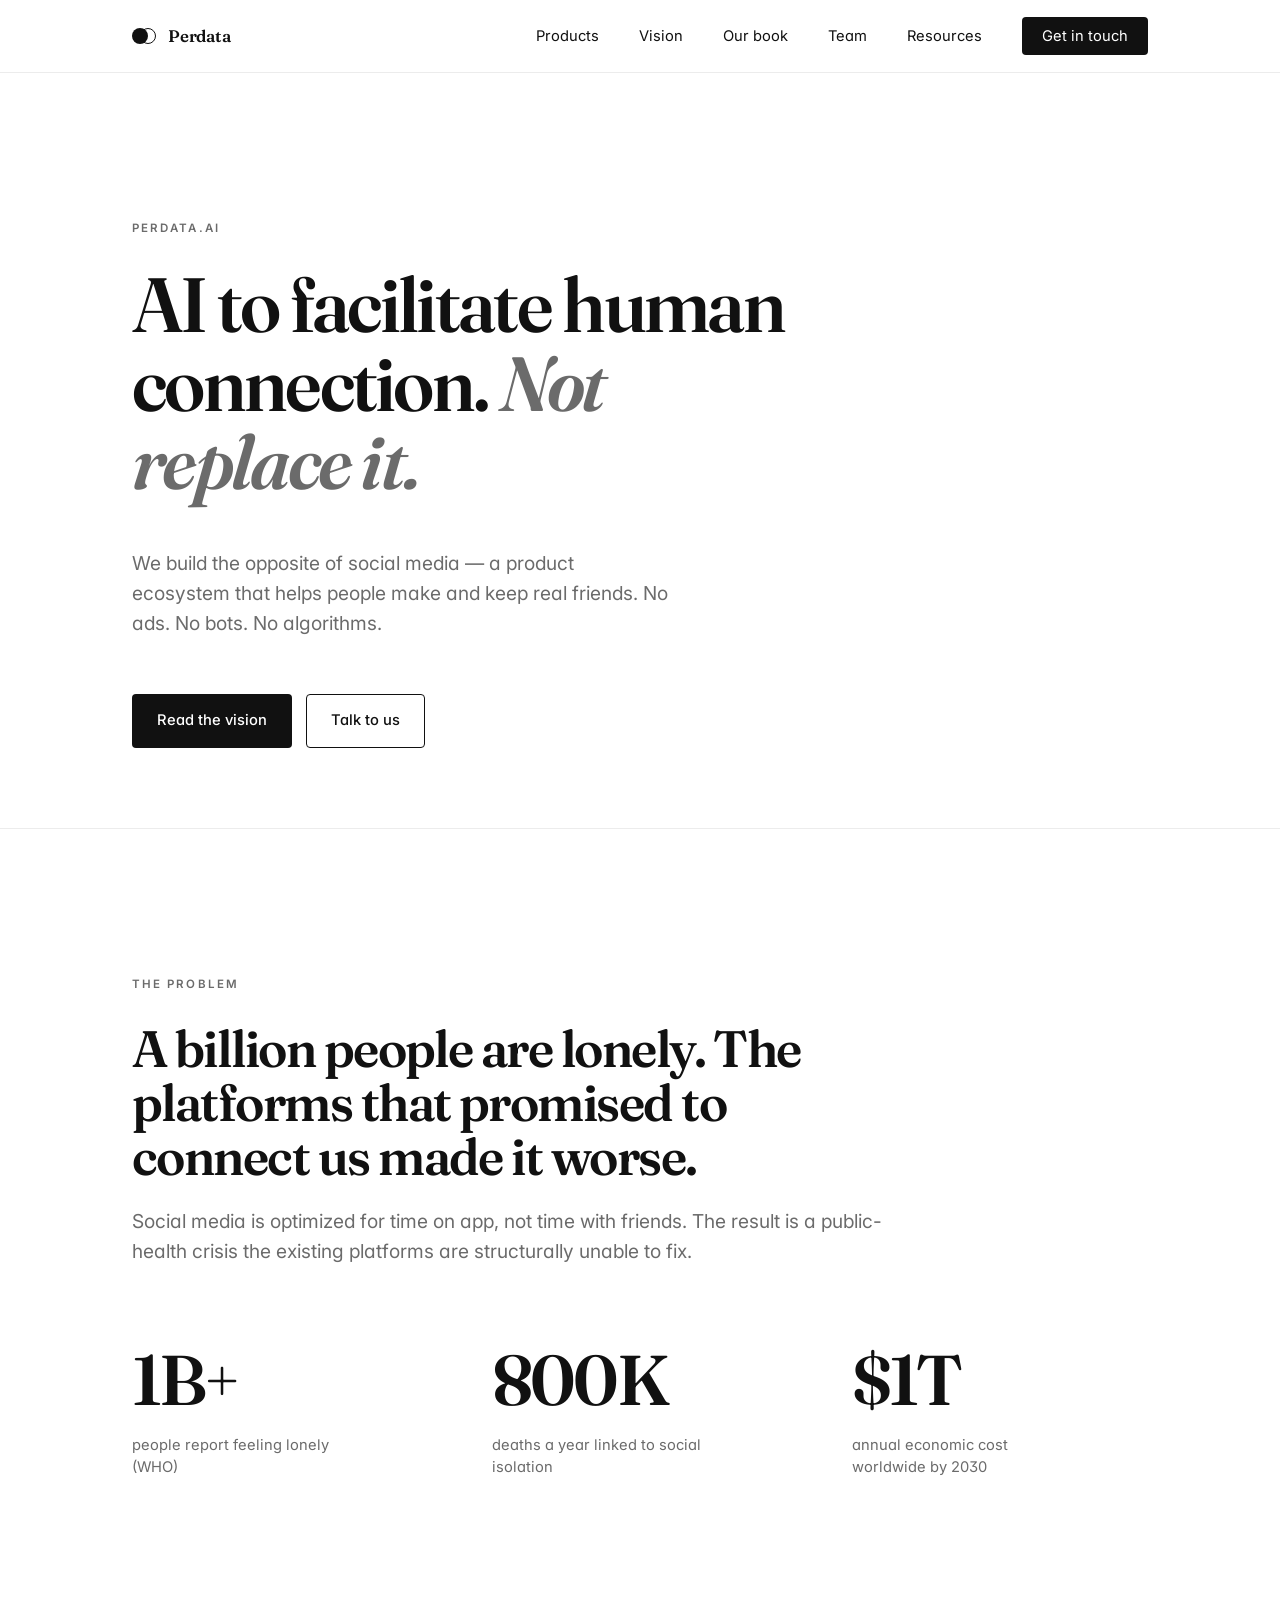
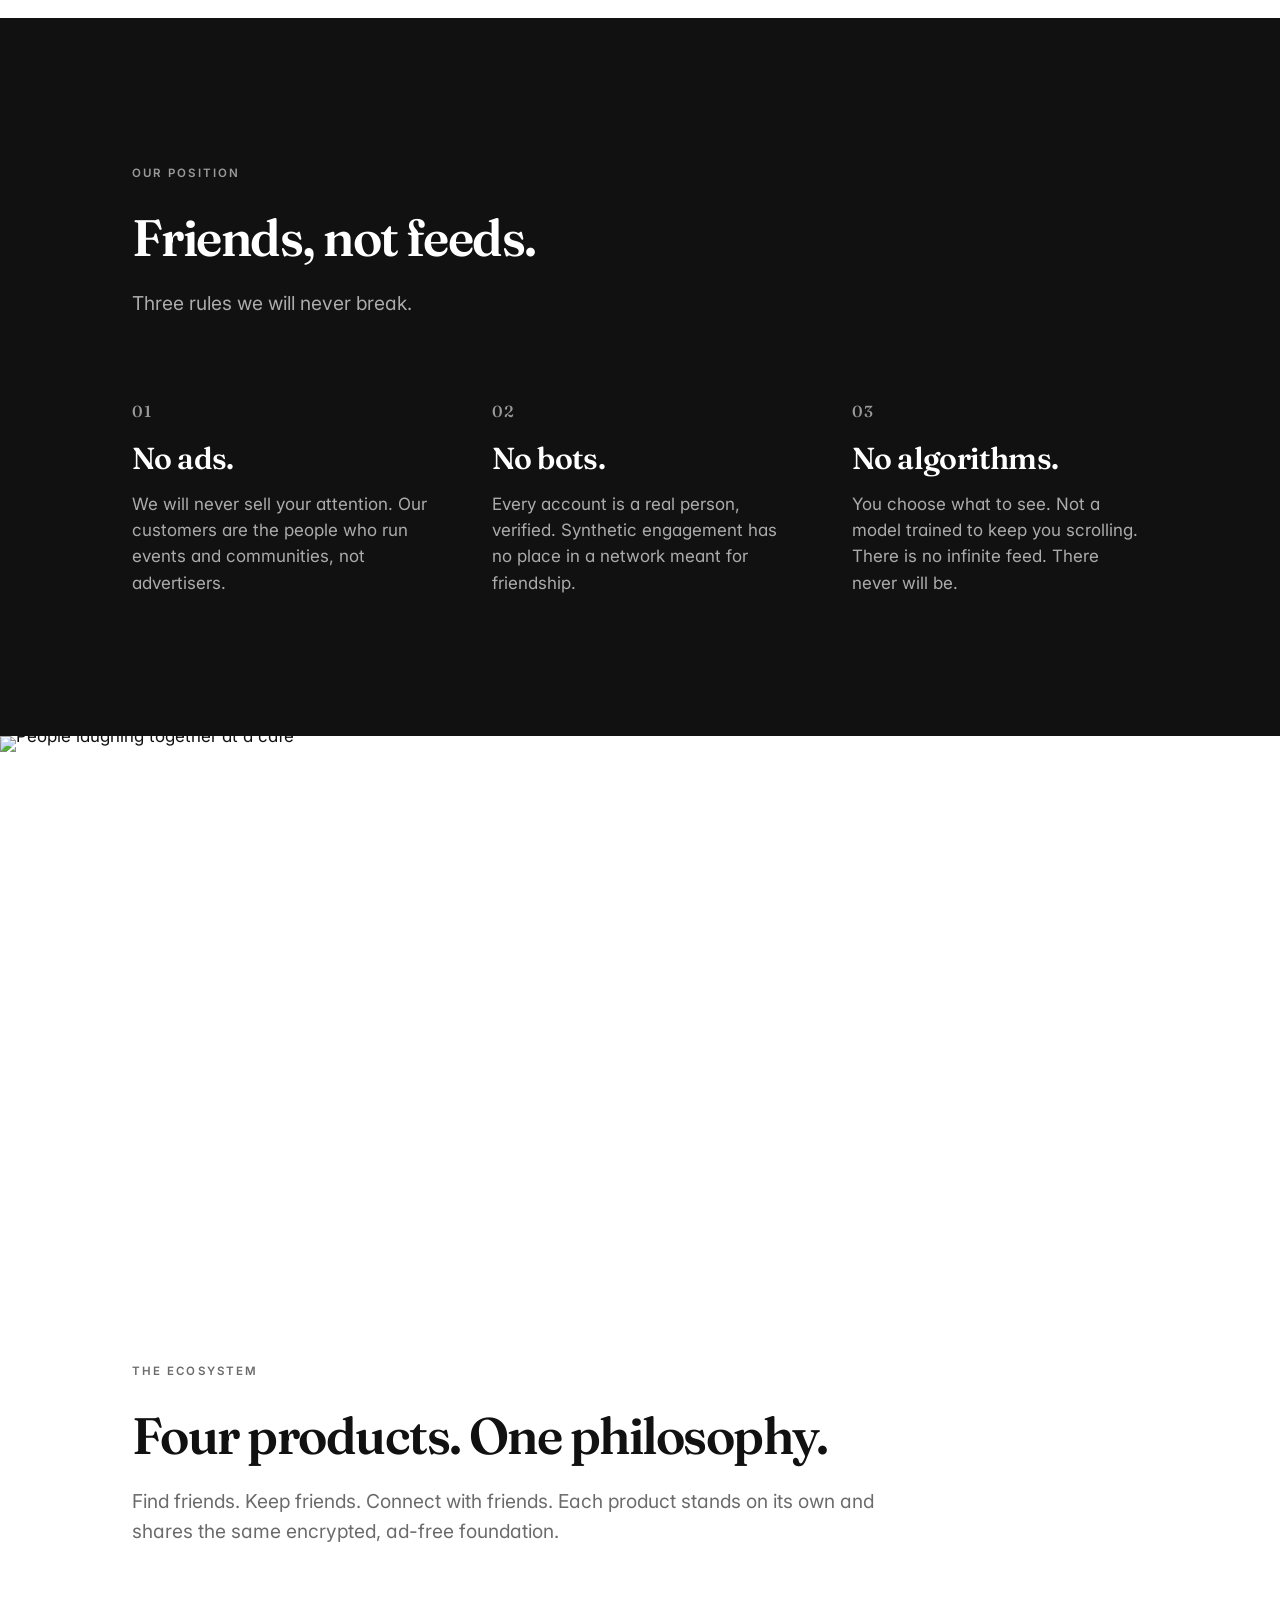
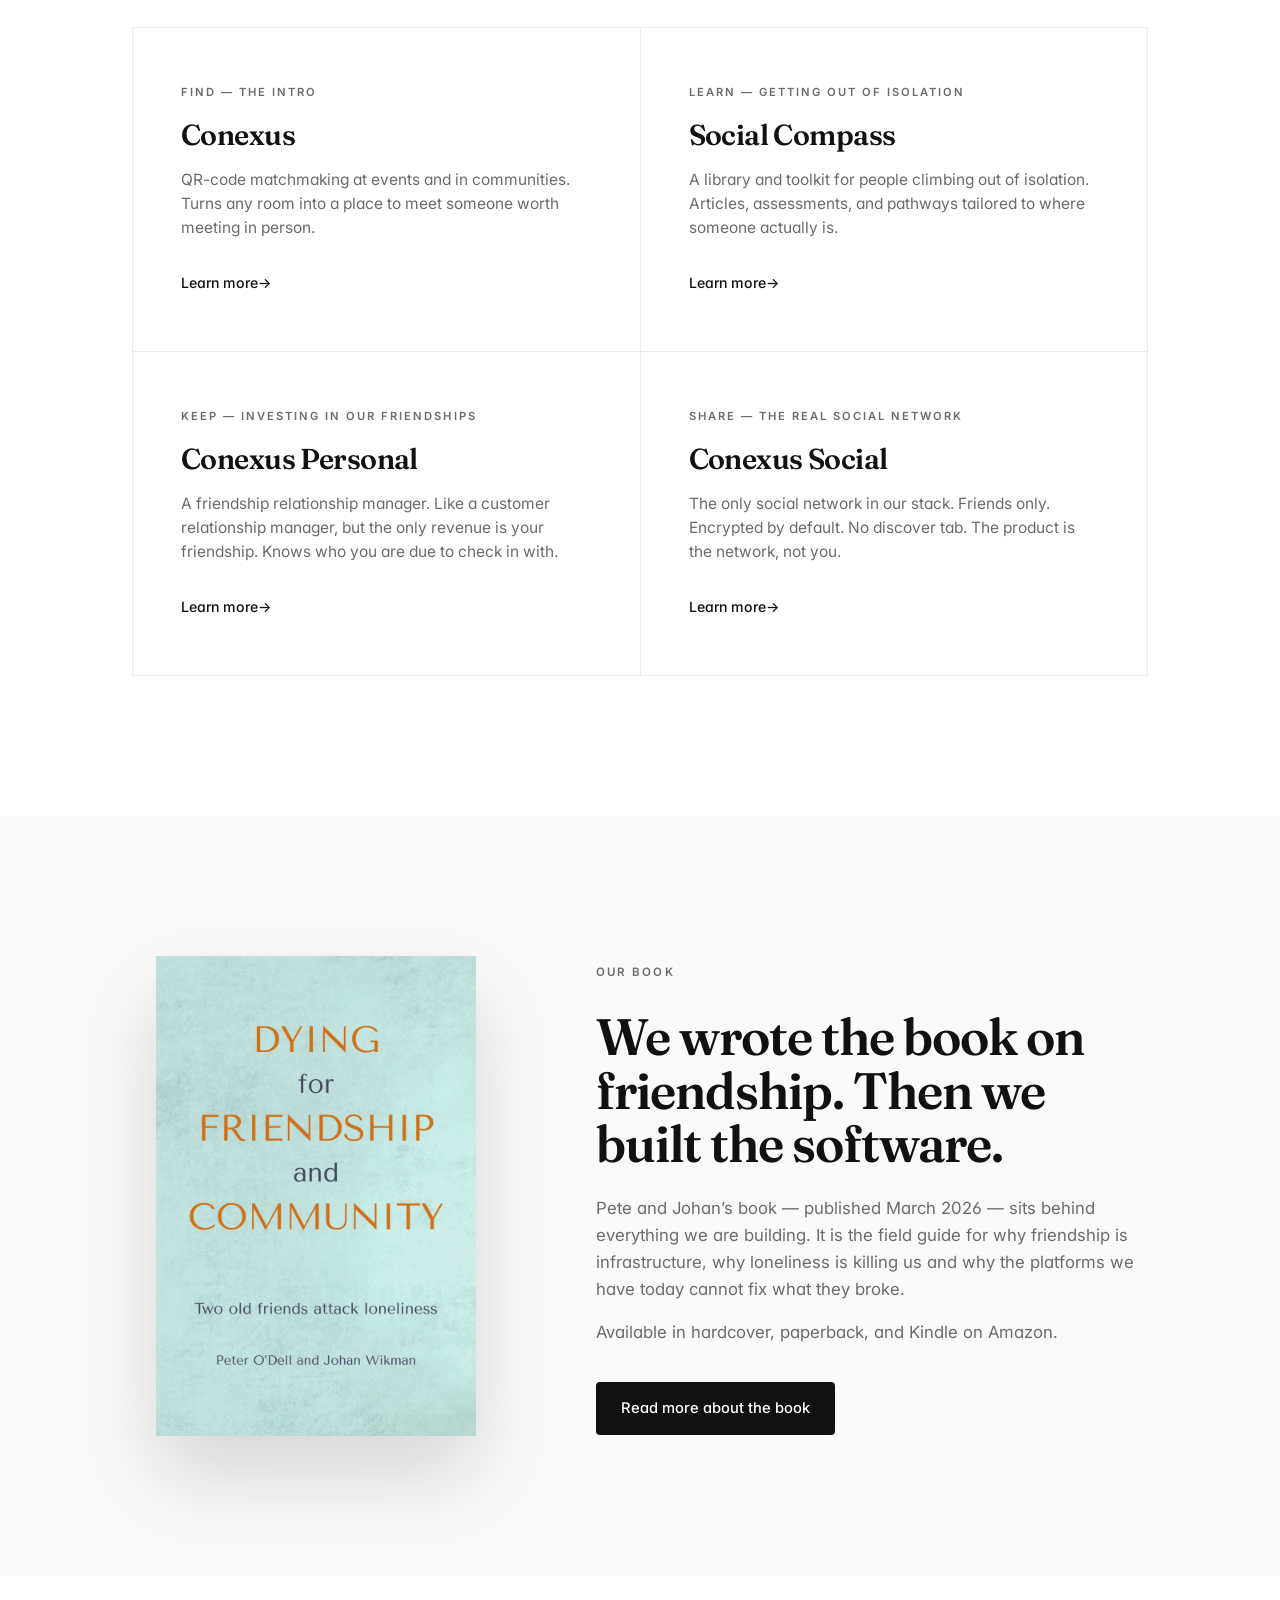
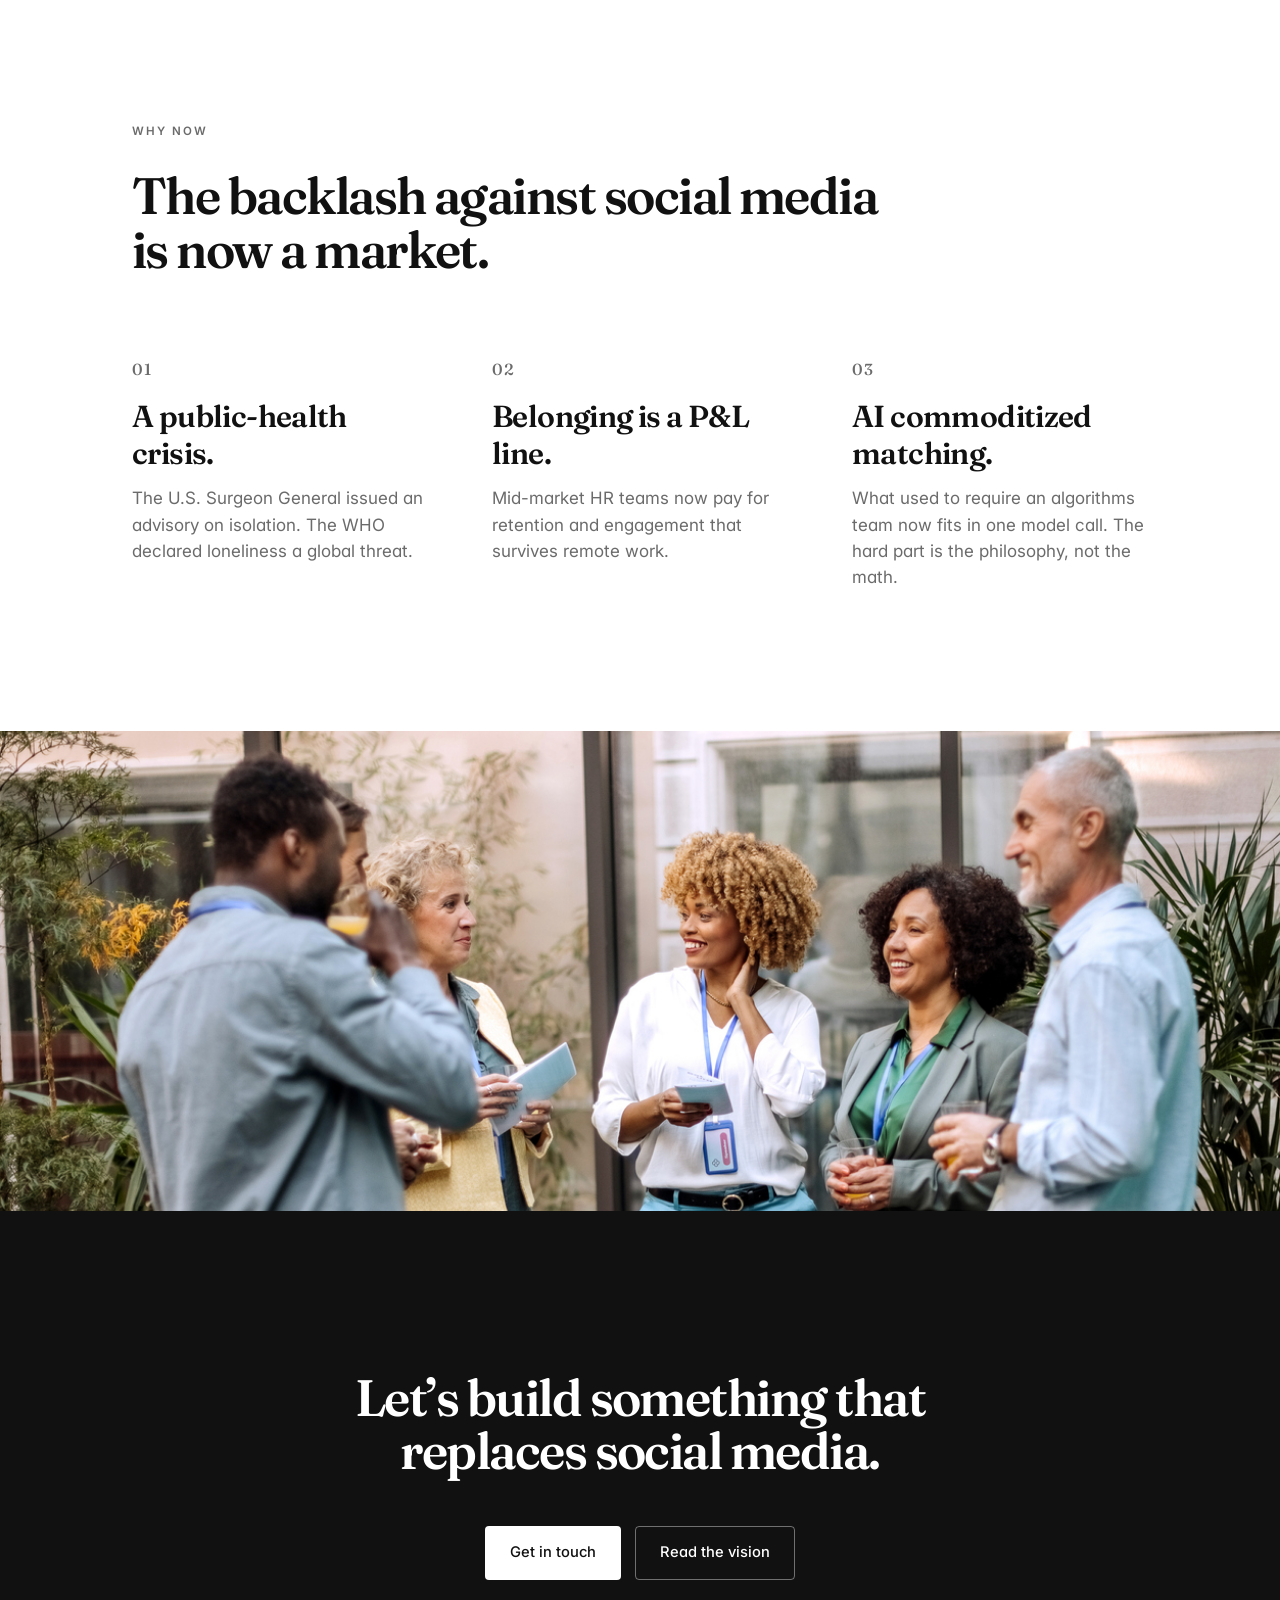
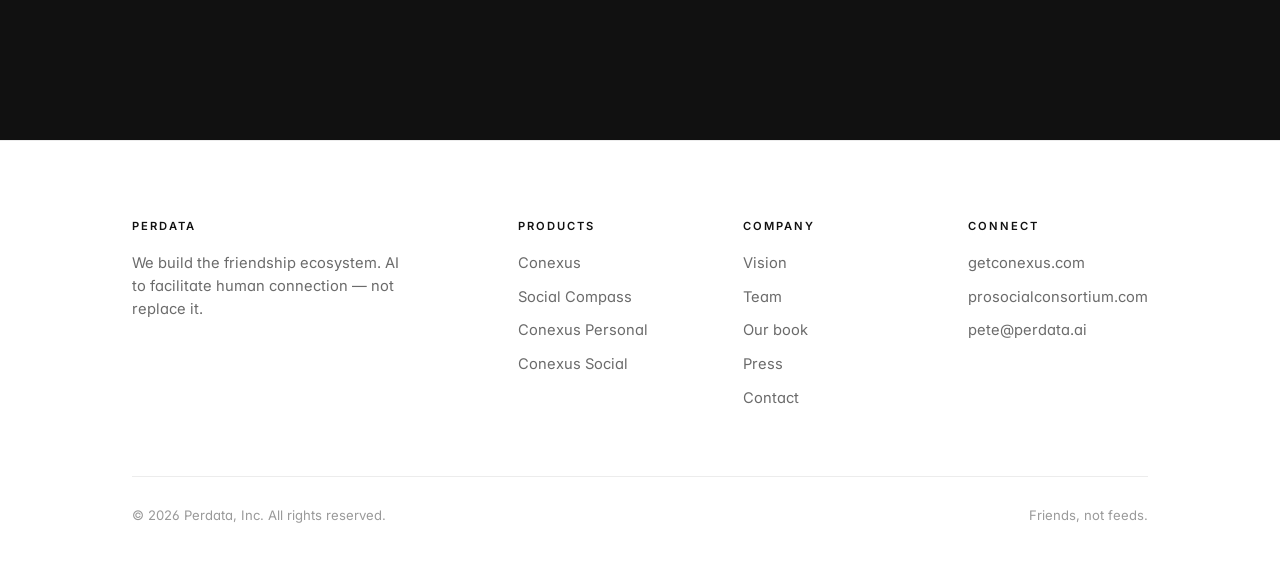
==== commit 2f7f63f9: "Spelling and gramar fixes" ====
--- a/index.html
+++ b/index.html
@@ -36,7 +36,7 @@
   <div class="container">
     <span class="eyebrow">Perdata.ai</span>
     <h1>AI to facilitate human connection. <span class="italic">Not replace it.</span></h1>
-    <p class="hero-sub">We build the opposite of social media — a product ecosystem that helps people make and keep real friends. No ads. No bots. No algorithm.</p>
+    <p class="hero-sub">We build the opposite of social media — a product ecosystem that helps people make and keep real friends. No ads. No bots. No algorithms.</p>
     <div class="hero-cta-row">
       <a href="vision.html" class="btn-primary">Read the vision</a>
       <a href="contact.html" class="btn-secondary">Talk to us</a>
@@ -90,7 +90,7 @@
       </div>
       <div class="manifest-item">
         <div class="num">03</div>
-        <h3>No algorithm.</h3>
+        <h3>No algorithms.</h3>
         <p>You choose what to see. Not a model trained to keep you scrolling. There is no infinite feed. There never will be.</p>
       </div>
     </div>
@@ -118,7 +118,7 @@
         <a href="products.html#conexus" class="arrow">Learn more</a>
       </div>
       <div class="product-card">
-        <span class="product-tag">Learn — getting out of isolaction</span>
+        <span class="product-tag">Learn — getting out of isolation</span>
         <h3>Social Compass</h3>
         <p>A library and toolkit for people climbing out of isolation. Articles, assessments, and pathways tailored to where someone actually is.</p>
         <a href="products.html#compass" class="arrow">Learn more</a>
@@ -126,7 +126,7 @@
       <div class="product-card">
         <span class="product-tag">Keep — investing in our friendships</span>
         <h3>Conexus Personal</h3>
-        <p>A friendship relationship manager. Like a CRM, but the only revenue is your friendship. Knows who you are due to check in with.</p>
+        <p>A friendship relationship manager. Like a customer relationship manager, but the only revenue is your friendship. Knows who you are due to check in with.</p>
         <a href="products.html#personal" class="arrow">Learn more</a>
       </div>
       <div class="product-card">
@@ -188,7 +188,7 @@
       <div class="manifest-item">
         <div class="num">03</div>
         <h3>AI commoditized matching.</h3>
-        <p>What used to require an algorithm team now fits in one model call. The hard part is the philosophy, not the math.</p>
+        <p>What used to require an algorithms team now fits in one model call. The hard part is the philosophy, not the math.</p>
       </div>
     </div>
   </div>
